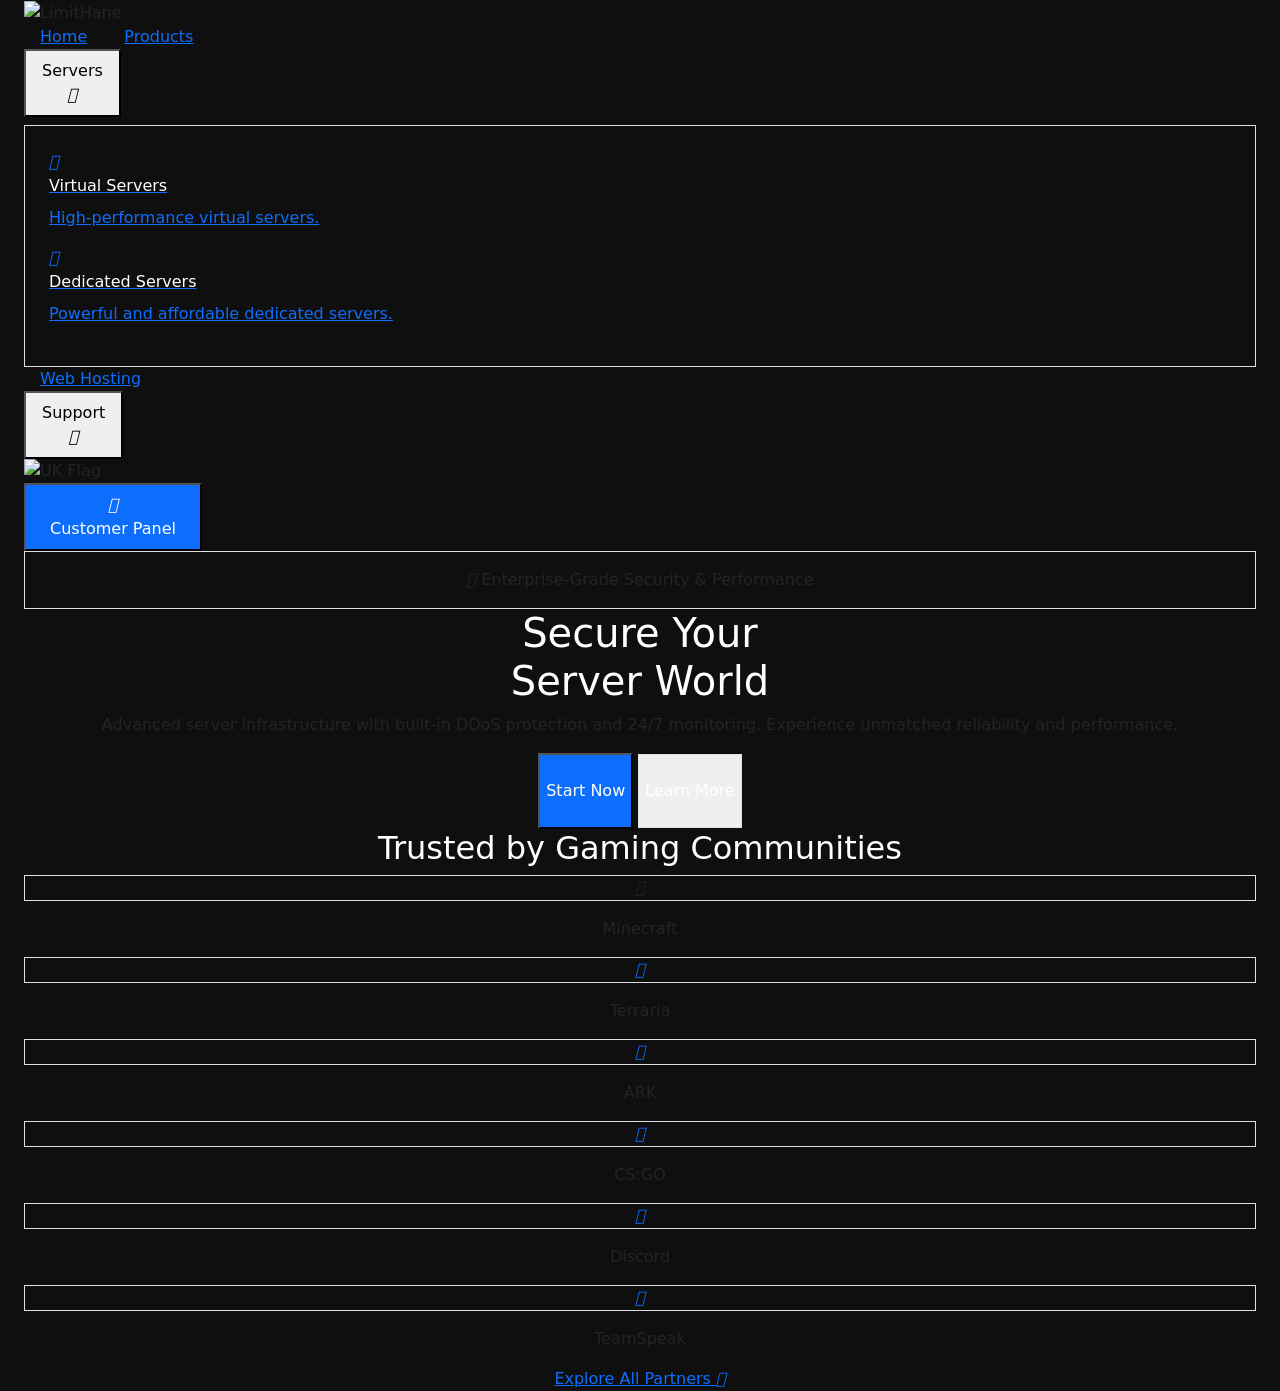
==== site/index.html @ a3e0da25 "Create landing page for Nodesty server hosting website Co-authored-by: bayraktarrhostluyor <bayrakta" ====
<!DOCTYPE html>
<html lang="en">
<head>
  <meta charset="UTF-8">
  <meta name="viewport" content="width=device-width, initial-scale=1.0">
  <title>Nodesty - Premium Server Hosting</title>
  <!-- Bootstrap CSS -->
  <link href="https://cdn.jsdelivr.net/npm/bootstrap@5.3.3/dist/css/bootstrap.min.css" rel="stylesheet">
  <!-- Tailwind CDN -->
  <script src="https://cdn.tailwindcss.com/3.4.16"></script>
  <script>
    tailwind.config = {
      theme: {
        extend: {
          colors: {
            primary: '#5865F2',
            secondary: '#2C2F33'
          },
          borderRadius: {
            'none': '0px',
            'sm': '4px',
            DEFAULT: '8px',
            'md': '12px',
            'lg': '16px',
            'xl': '20px',
            '2xl': '24px',
            '3xl': '32px',
            'full': '9999px',
            'button': '8px'
          }
        }
      }
    }
  </script>
  <!-- Fonts & Icons -->
  <link rel="preconnect" href="https://fonts.googleapis.com">
  <link rel="preconnect" href="https://fonts.gstatic.com" crossorigin>
  <link href="https://fonts.googleapis.com/css2?family=Pacifico&display=swap" rel="stylesheet">
  <link href="https://cdnjs.cloudflare.com/ajax/libs/remixicon/4.6.0/remixicon.min.css" rel="stylesheet">
  <!-- Site CSS -->
  <link href="./assets/style.css" rel="stylesheet">
</head>
<body class="text-gray-900">
  <nav class="bg-[#0F0F0F] border-b border-[#1A1A1A]">
    <div class="max-w-7xl mx-auto px-4 sm:px-6 lg:px-8">
      <div class="flex items-center justify-between h-20">
        <div class="flex items-center">
          <div class="h-12">
            <img src="https://static.readdy.ai/image/ca238e47758b8a2acc9614f5e9f6f398/dc0d2dc45ef9fb2ccbdca81b19d0447b.png" alt="LimitHane" class="h-full">
          </div>
        </div>
        <div class="hidden md:block">
          <div class="ml-10 flex items-baseline space-x-8">
            <a href="#" class="text-gray-300 hover:text-white transition-colors px-3 py-2 text-sm font-medium">Home</a>
            <a href="#" class="text-gray-300 hover:text-white transition-colors px-3 py-2 text-sm font-medium">Products</a>
            <div class="relative group">
              <button class="text-gray-300 hover:text-primary transition-colors px-3 py-2 text-sm font-medium flex items-center">
                Servers
                <div class="w-4 h-4 flex items-center justify-center ml-1">
                  <i class="ri-arrow-down-s-line text-sm"></i>
                </div>
              </button>
              <div class="absolute hidden group-hover:block w-64 mt-2 bg-gray-900/95 backdrop-blur-sm border border-gray-800 rounded-lg shadow-xl">
                <div class="p-4">
                  <a href="#" class="block mb-6">
                    <div class="flex items-center mb-2">
                      <div class="w-8 h-8 flex items-center justify-center mr-3">
                        <i class="ri-server-line text-xl text-primary"></i>
                      </div>
                      <span class="text-white font-medium">Virtual Servers</span>
                    </div>
                    <p class="text-sm text-gray-400 pl-11">High-performance virtual servers.</p>
                  </a>
                  <a href="#" class="block">
                    <div class="flex items-center mb-2">
                      <div class="w-8 h-8 flex items-center justify-center mr-3">
                        <i class="ri-database-2-line text-xl text-primary"></i>
                      </div>
                      <span class="text-white font-medium">Dedicated Servers</span>
                    </div>
                    <p class="text-sm text-gray-400 pl-11">Powerful and affordable dedicated servers.</p>
                  </a>
                </div>
              </div>
            </div>
            <a href="#" class="text-gray-300 hover:text-primary transition-colors px-3 py-2 text-sm font-medium">Web Hosting</a>
            <div class="relative group">
              <button class="text-gray-300 hover:text-primary transition-colors px-3 py-2 text-sm font-medium flex items-center">
                Support
                <div class="w-4 h-4 flex items-center justify-center ml-1">
                  <i class="ri-arrow-down-s-line text-sm"></i>
                </div>
              </button>
            </div>
          </div>
        </div>
        <div class="flex items-center space-x-4">
          <div class="w-8 h-8 flex items-center justify-center">
            <img src="https://readdy.ai/api/search-image?query=united%20kingdom%20flag%20icon%2C%20clean%20simple%20design%2C%20circular%20format%2C%20professional%20flag%20symbol&width=32&height=32&seq=flag001&orientation=squarish" alt="UK Flag" class="w-6 h-6 rounded-full object-cover">
          </div>
          <button class="bg-primary hover:bg-primary/90 text-white px-4 py-2 !rounded-button text-sm font-medium whitespace-nowrap flex items-center">
            <div class="w-4 h-4 flex items-center justify-center mr-2">
              <i class="ri-user-line text-sm"></i>
            </div>
            Customer Panel
          </button>
        </div>
      </div>
    </div>
  </nav>

  <main class="hero-bg">
    <div class="max-w-7xl mx-auto px-4 sm:px-6 lg:px-8 py-24">
      <div class="text-center mb-16">
        <div class="inline-flex items-center bg-[#1A1A1A]/50 px-6 py-3 rounded-full mb-12 border border-[#2A2A2A] hover:border-[#5865F2] transition-all duration-300">
          <i class="ri-shield-keyhole-line text-xl text-[#5865F2] mr-3"></i>
          <span class="text-sm font-medium text-gray-300">Enterprise-Grade Security & Performance</span>
        </div>
        <h1 class="text-6xl md:text-7xl lg:text-8xl font-bold text-white mb-8 leading-tight">
          Secure Your<br>
          Server World
        </h1>
        <p class="text-xl text-gray-300 mb-12 max-w-2xl mx-auto leading-relaxed">
          Advanced server infrastructure with built-in DDoS protection and 24/7 monitoring.
          Experience unmatched reliability and performance.
        </p>
        <div class="flex items-center justify-center gap-6">
          <button class="bg-primary hover:bg-primary/90 text-white px-8 py-4 !rounded-button text-lg font-semibold whitespace-nowrap transition-all duration-300 transform hover:scale-105 hover:shadow-lg hover:shadow-primary/20">
            Start Now
          </button>
          <button class="bg-[#1A1A1A] hover:bg-[#2A2A2A] text-white px-8 py-4 !rounded-button text-lg font-semibold whitespace-nowrap transition-all duration-300 transform hover:scale-105 border border-[#2A2A2A] hover:border-[#5865F2]">
            Learn More
          </button>
        </div>
      </div>

      <div class="text-center">
        <h2 class="text-2xl font-semibold text-white mb-12">Trusted by Gaming Communities</h2>
        <div class="grid grid-cols-3 md:grid-cols-6 gap-8 max-w-4xl mx-auto mb-12">
          <div class="group relative">
            <div class="absolute inset-0 bg-gradient-to-r from-[#1A1A1A] to-[#0F0F0F] rounded-lg blur opacity-75 group-hover:opacity-100 transition duration-300"></div>
            <div class="relative bg-[#1A1A1A]/50 backdrop-blur-sm rounded-lg p-6 flex items-center justify-center border border-[#2A2A2A] group-hover:border-[#5865F2] transition-all duration-300 transform group-hover:scale-105">
              <i class="ri-minecraft-line text-3xl text-[#5865F2]"></i>
            </div>
            <p class="mt-3 text-sm text-gray-300">Minecraft</p>
          </div>
          <div class="group relative">
            <div class="absolute inset-0 bg-gradient-to-r from-gray-800 to-gray-900 rounded-lg blur opacity-75 group-hover:opacity-100 transition duration-300"></div>
            <div class="relative bg-gray-900/50 backdrop-blur-sm rounded-lg p-6 flex items-center justify-center border border-gray-700 group-hover:border-gray-600 transition-all duration-300 transform group-hover:scale-105">
              <i class="ri-sword-line text-3xl text-primary"></i>
            </div>
            <p class="mt-3 text-sm text-gray-400/80">Terraria</p>
          </div>
          <div class="group relative">
            <div class="absolute inset-0 bg-gradient-to-r from-gray-800 to-gray-900 rounded-lg blur opacity-75 group-hover:opacity-100 transition duration-300"></div>
            <div class="relative bg-gray-900/50 backdrop-blur-sm rounded-lg p-6 flex items-center justify-center border border-gray-700 group-hover:border-gray-600 transition-all duration-300 transform group-hover:scale-105">
              <i class="ri-footprint-line text-3xl text-primary"></i>
            </div>
            <p class="mt-3 text-sm text-gray-400/80">ARK</p>
          </div>
          <div class="group relative">
            <div class="absolute inset-0 bg-gradient-to-r from-gray-800 to-gray-900 rounded-lg blur opacity-75 group-hover:opacity-100 transition duration-300"></div>
            <div class="relative bg-gray-900/50 backdrop-blur-sm rounded-lg p-6 flex items-center justify-center border border-gray-700 group-hover:border-gray-600 transition-all duration-300 transform group-hover:scale-105">
              <i class="ri-crosshair-line text-3xl text-primary"></i>
            </div>
            <p class="mt-3 text-sm text-gray-400/80">CS:GO</p>
          </div>
          <div class="group relative">
            <div class="absolute inset-0 bg-gradient-to-r from-gray-800 to-gray-900 rounded-lg blur opacity-75 group-hover:opacity-100 transition duration-300"></div>
            <div class="relative bg-gray-900/50 backdrop-blur-sm rounded-lg p-6 flex items-center justify-center border border-gray-700 group-hover:border-gray-600 transition-all duration-300 transform group-hover:scale-105">
              <i class="ri-discord-line text-3xl text-primary"></i>
            </div>
            <p class="mt-3 text-sm text-gray-400/80">Discord</p>
          </div>
          <div class="group relative">
            <div class="absolute inset-0 bg-gradient-to-r from-gray-800 to-gray-900 rounded-lg blur opacity-75 group-hover:opacity-100 transition duration-300"></div>
            <div class="relative bg-gray-900/50 backdrop-blur-sm rounded-lg p-6 flex items-center justify-center border border-gray-700 group-hover:border-gray-600 transition-all duration-300 transform group-hover:scale-105">
              <i class="ri-team-line text-3xl text-primary"></i>
            </div>
            <p class="mt-3 text-sm text-gray-400/80">TeamSpeak</p>
          </div>
        </div>
        <a href="#" class="inline-flex items-center text-primary hover:text-primary/80 transition-colors text-sm font-medium">
          Explore All Partners
          <i class="ri-arrow-right-line ml-2"></i>
        </a>
      </div>
    </div>
  </main>

  <!-- Bootstrap JS (Bundle) -->
  <script src="https://cdn.jsdelivr.net/npm/bootstrap@5.3.3/dist/js/bootstrap.bundle.min.js"></script>
  <!-- Site JS -->
  <script src="./assets/app.js"></script>
</body>
</html>
---- site/assets/style.css ----
:where([class^="ri-"])::before {
  content: "\f3c2";
}

body {
  background: #0F0F0F;
  min-height: 100vh;
}

.hero-bg {
  background: linear-gradient(180deg, #0F0F0F 0%, rgba(15, 15, 15, 0.9) 100%),
    url('https://readdy.ai/api/search-image?query=modern%20dark%20abstract%20technology%20background%20with%20subtle%20grid%20patterns%20and%20glowing%20particles%2C%20minimalist%20design%20with%20dark%20theme%2C%20professional%20gaming%20aesthetic&width=1920&height=1080&seq=hero005&orientation=landscape');
  background-size: cover;
  background-position: center;
}
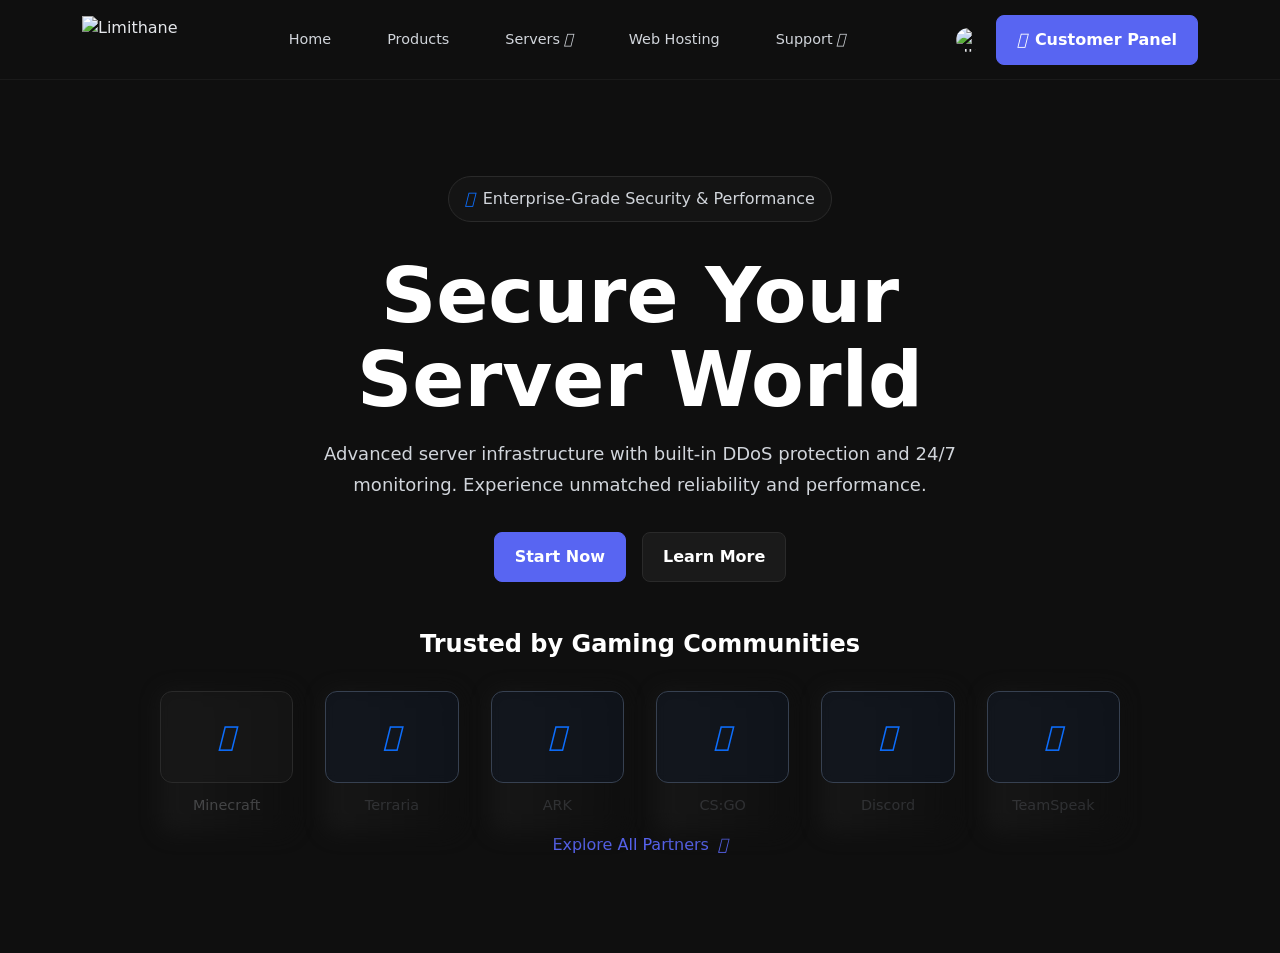
==== commit 26104545: "Checkpoint before follow-up message Co-authored-by: bayraktarrhostluyor <bayraktarrhostluyor@gmail.c" ====
--- a/site/index.html
+++ b/site/index.html
@@ -1,37 +1,11 @@
 <!DOCTYPE html>
-<html lang="en">
+<html lang="tr">
 <head>
   <meta charset="UTF-8">
   <meta name="viewport" content="width=device-width, initial-scale=1.0">
-  <title>Nodesty - Premium Server Hosting</title>
+  <title>Limithane - Premium Server Hosting</title>
   <!-- Bootstrap CSS -->
   <link href="https://cdn.jsdelivr.net/npm/bootstrap@5.3.3/dist/css/bootstrap.min.css" rel="stylesheet">
-  <!-- Tailwind CDN -->
-  <script src="https://cdn.tailwindcss.com/3.4.16"></script>
-  <script>
-    tailwind.config = {
-      theme: {
-        extend: {
-          colors: {
-            primary: '#5865F2',
-            secondary: '#2C2F33'
-          },
-          borderRadius: {
-            'none': '0px',
-            'sm': '4px',
-            DEFAULT: '8px',
-            'md': '12px',
-            'lg': '16px',
-            'xl': '20px',
-            '2xl': '24px',
-            '3xl': '32px',
-            'full': '9999px',
-            'button': '8px'
-          }
-        }
-      }
-    }
-  </script>
   <!-- Fonts & Icons -->
   <link rel="preconnect" href="https://fonts.googleapis.com">
   <link rel="preconnect" href="https://fonts.gstatic.com" crossorigin>
@@ -40,150 +14,122 @@
   <!-- Site CSS -->
   <link href="./assets/style.css" rel="stylesheet">
 </head>
-<body class="text-gray-900">
-  <nav class="bg-[#0F0F0F] border-b border-[#1A1A1A]">
-    <div class="max-w-7xl mx-auto px-4 sm:px-6 lg:px-8">
-      <div class="flex items-center justify-between h-20">
-        <div class="flex items-center">
-          <div class="h-12">
-            <img src="https://static.readdy.ai/image/ca238e47758b8a2acc9614f5e9f6f398/dc0d2dc45ef9fb2ccbdca81b19d0447b.png" alt="LimitHane" class="h-full">
+<body>
+  <!-- Navbar -->
+  <nav class="lh-navbar">
+    <div class="container d-flex align-items-center justify-content-between">
+      <div class="d-flex align-items-center gap-3">
+        <img class="lh-logo" src="https://static.readdy.ai/image/ca238e47758b8a2acc9614f5e9f6f398/dc0d2dc45ef9fb2ccbdca81b19d0447b.png" alt="Limithane">
+      </div>
+      <div class="d-none d-md-flex align-items-center gap-3 lh-nav">
+        <a href="#" class="lh-nav-link">Home</a>
+        <a href="#" class="lh-nav-link">Products</a>
+        <div class="lh-group position-relative">
+          <button class="lh-nav-link lh-nav-btn d-inline-flex align-items-center">
+            <span>Servers</span>
+            <i class="ri-arrow-down-s-line lh-nav-icon ms-1"></i>
+          </button>
+          <div class="lh-dropdown">
+            <a href="#" class="lh-dd-item d-block">
+              <div class="d-flex align-items-center mb-1">
+                <i class="ri-server-line me-2 lh-dd-icon"></i>
+                <span class="lh-dd-title">Virtual Servers</span>
+              </div>
+              <p class="lh-dd-desc">High-performance virtual servers.</p>
+            </a>
+            <a href="#" class="lh-dd-item d-block">
+              <div class="d-flex align-items-center mb-1">
+                <i class="ri-database-2-line me-2 lh-dd-icon"></i>
+                <span class="lh-dd-title">Dedicated Servers</span>
+              </div>
+              <p class="lh-dd-desc">Powerful and affordable dedicated servers.</p>
+            </a>
           </div>
         </div>
-        <div class="hidden md:block">
-          <div class="ml-10 flex items-baseline space-x-8">
-            <a href="#" class="text-gray-300 hover:text-white transition-colors px-3 py-2 text-sm font-medium">Home</a>
-            <a href="#" class="text-gray-300 hover:text-white transition-colors px-3 py-2 text-sm font-medium">Products</a>
-            <div class="relative group">
-              <button class="text-gray-300 hover:text-primary transition-colors px-3 py-2 text-sm font-medium flex items-center">
-                Servers
-                <div class="w-4 h-4 flex items-center justify-center ml-1">
-                  <i class="ri-arrow-down-s-line text-sm"></i>
-                </div>
-              </button>
-              <div class="absolute hidden group-hover:block w-64 mt-2 bg-gray-900/95 backdrop-blur-sm border border-gray-800 rounded-lg shadow-xl">
-                <div class="p-4">
-                  <a href="#" class="block mb-6">
-                    <div class="flex items-center mb-2">
-                      <div class="w-8 h-8 flex items-center justify-center mr-3">
-                        <i class="ri-server-line text-xl text-primary"></i>
-                      </div>
-                      <span class="text-white font-medium">Virtual Servers</span>
-                    </div>
-                    <p class="text-sm text-gray-400 pl-11">High-performance virtual servers.</p>
-                  </a>
-                  <a href="#" class="block">
-                    <div class="flex items-center mb-2">
-                      <div class="w-8 h-8 flex items-center justify-center mr-3">
-                        <i class="ri-database-2-line text-xl text-primary"></i>
-                      </div>
-                      <span class="text-white font-medium">Dedicated Servers</span>
-                    </div>
-                    <p class="text-sm text-gray-400 pl-11">Powerful and affordable dedicated servers.</p>
-                  </a>
-                </div>
-              </div>
-            </div>
-            <a href="#" class="text-gray-300 hover:text-primary transition-colors px-3 py-2 text-sm font-medium">Web Hosting</a>
-            <div class="relative group">
-              <button class="text-gray-300 hover:text-primary transition-colors px-3 py-2 text-sm font-medium flex items-center">
-                Support
-                <div class="w-4 h-4 flex items-center justify-center ml-1">
-                  <i class="ri-arrow-down-s-line text-sm"></i>
-                </div>
-              </button>
-            </div>
-          </div>
-        </div>
-        <div class="flex items-center space-x-4">
-          <div class="w-8 h-8 flex items-center justify-center">
-            <img src="https://readdy.ai/api/search-image?query=united%20kingdom%20flag%20icon%2C%20clean%20simple%20design%2C%20circular%20format%2C%20professional%20flag%20symbol&width=32&height=32&seq=flag001&orientation=squarish" alt="UK Flag" class="w-6 h-6 rounded-full object-cover">
-          </div>
-          <button class="bg-primary hover:bg-primary/90 text-white px-4 py-2 !rounded-button text-sm font-medium whitespace-nowrap flex items-center">
-            <div class="w-4 h-4 flex items-center justify-center mr-2">
-              <i class="ri-user-line text-sm"></i>
-            </div>
-            Customer Panel
+        <a href="#" class="lh-nav-link">Web Hosting</a>
+        <div class="lh-group position-relative">
+          <button class="lh-nav-link lh-nav-btn d-inline-flex align-items-center">
+            <span>Support</span>
+            <i class="ri-arrow-down-s-line lh-nav-icon ms-1"></i>
           </button>
         </div>
+      </div>
+      <div class="d-flex align-items-center gap-3">
+        <img class="lh-flag" src="https://readdy.ai/api/search-image?query=united%20kingdom%20flag%20icon%2C%20clean%20simple%20design%2C%20circular%20format%2C%20professional%20flag%20symbol&width=32&height=32&seq=flag001&orientation=squarish" alt="UK Flag">
+        <button class="lh-btn lh-btn-primary d-inline-flex align-items-center">
+          <i class="ri-user-line me-2"></i>
+          <span>Customer Panel</span>
+        </button>
       </div>
     </div>
   </nav>
 
-  <main class="hero-bg">
-    <div class="max-w-7xl mx-auto px-4 sm:px-6 lg:px-8 py-24">
-      <div class="text-center mb-16">
-        <div class="inline-flex items-center bg-[#1A1A1A]/50 px-6 py-3 rounded-full mb-12 border border-[#2A2A2A] hover:border-[#5865F2] transition-all duration-300">
-          <i class="ri-shield-keyhole-line text-xl text-[#5865F2] mr-3"></i>
-          <span class="text-sm font-medium text-gray-300">Enterprise-Grade Security & Performance</span>
+  <!-- Hero -->
+  <main class="lh-hero">
+    <div class="container py-5 py-lg-6">
+      <div class="text-center mb-5">
+        <div class="lh-badge mx-auto mb-4 d-inline-flex align-items-center">
+          <i class="ri-shield-keyhole-line me-2 text-primary"></i>
+          <span>Enterprise-Grade Security & Performance</span>
         </div>
-        <h1 class="text-6xl md:text-7xl lg:text-8xl font-bold text-white mb-8 leading-tight">
-          Secure Your<br>
-          Server World
-        </h1>
-        <p class="text-xl text-gray-300 mb-12 max-w-2xl mx-auto leading-relaxed">
+        <h1 class="lh-hero-title">Secure Your<br>Server World</h1>
+        <p class="lh-hero-subtitle mx-auto">
           Advanced server infrastructure with built-in DDoS protection and 24/7 monitoring.
           Experience unmatched reliability and performance.
         </p>
-        <div class="flex items-center justify-center gap-6">
-          <button class="bg-primary hover:bg-primary/90 text-white px-8 py-4 !rounded-button text-lg font-semibold whitespace-nowrap transition-all duration-300 transform hover:scale-105 hover:shadow-lg hover:shadow-primary/20">
-            Start Now
-          </button>
-          <button class="bg-[#1A1A1A] hover:bg-[#2A2A2A] text-white px-8 py-4 !rounded-button text-lg font-semibold whitespace-nowrap transition-all duration-300 transform hover:scale-105 border border-[#2A2A2A] hover:border-[#5865F2]">
-            Learn More
-          </button>
+        <div class="d-flex align-items-center justify-content-center gap-3">
+          <button class="lh-btn lh-btn-primary lh-cta">Start Now</button>
+          <button class="lh-btn lh-btn-outline">Learn More</button>
         </div>
       </div>
 
       <div class="text-center">
-        <h2 class="text-2xl font-semibold text-white mb-12">Trusted by Gaming Communities</h2>
-        <div class="grid grid-cols-3 md:grid-cols-6 gap-8 max-w-4xl mx-auto mb-12">
-          <div class="group relative">
-            <div class="absolute inset-0 bg-gradient-to-r from-[#1A1A1A] to-[#0F0F0F] rounded-lg blur opacity-75 group-hover:opacity-100 transition duration-300"></div>
-            <div class="relative bg-[#1A1A1A]/50 backdrop-blur-sm rounded-lg p-6 flex items-center justify-center border border-[#2A2A2A] group-hover:border-[#5865F2] transition-all duration-300 transform group-hover:scale-105">
-              <i class="ri-minecraft-line text-3xl text-[#5865F2]"></i>
+        <h2 class="lh-section-title">Trusted by Gaming Communities</h2>
+        <div class="lh-grid mx-auto">
+          <div class="lh-tile">
+            <div class="lh-tile-glow"></div>
+            <div class="lh-tile-inner">
+              <i class="ri-minecraft-line lh-tile-icon text-primary"></i>
             </div>
-            <p class="mt-3 text-sm text-gray-300">Minecraft</p>
+            <p class="lh-tile-label">Minecraft</p>
           </div>
-          <div class="group relative">
-            <div class="absolute inset-0 bg-gradient-to-r from-gray-800 to-gray-900 rounded-lg blur opacity-75 group-hover:opacity-100 transition duration-300"></div>
-            <div class="relative bg-gray-900/50 backdrop-blur-sm rounded-lg p-6 flex items-center justify-center border border-gray-700 group-hover:border-gray-600 transition-all duration-300 transform group-hover:scale-105">
-              <i class="ri-sword-line text-3xl text-primary"></i>
+          <div class="lh-tile">
+            <div class="lh-tile-glow"></div>
+            <div class="lh-tile-inner alt">
+              <i class="ri-sword-line lh-tile-icon text-primary"></i>
             </div>
-            <p class="mt-3 text-sm text-gray-400/80">Terraria</p>
+            <p class="lh-tile-label alt">Terraria</p>
           </div>
-          <div class="group relative">
-            <div class="absolute inset-0 bg-gradient-to-r from-gray-800 to-gray-900 rounded-lg blur opacity-75 group-hover:opacity-100 transition duration-300"></div>
-            <div class="relative bg-gray-900/50 backdrop-blur-sm rounded-lg p-6 flex items-center justify-center border border-gray-700 group-hover:border-gray-600 transition-all duration-300 transform group-hover:scale-105">
-              <i class="ri-footprint-line text-3xl text-primary"></i>
+          <div class="lh-tile">
+            <div class="lh-tile-glow"></div>
+            <div class="lh-tile-inner alt">
+              <i class="ri-footprint-line lh-tile-icon text-primary"></i>
             </div>
-            <p class="mt-3 text-sm text-gray-400/80">ARK</p>
+            <p class="lh-tile-label alt">ARK</p>
           </div>
-          <div class="group relative">
-            <div class="absolute inset-0 bg-gradient-to-r from-gray-800 to-gray-900 rounded-lg blur opacity-75 group-hover:opacity-100 transition duration-300"></div>
-            <div class="relative bg-gray-900/50 backdrop-blur-sm rounded-lg p-6 flex items-center justify-center border border-gray-700 group-hover:border-gray-600 transition-all duration-300 transform group-hover:scale-105">
-              <i class="ri-crosshair-line text-3xl text-primary"></i>
+          <div class="lh-tile">
+            <div class="lh-tile-glow"></div>
+            <div class="lh-tile-inner alt">
+              <i class="ri-crosshair-line lh-tile-icon text-primary"></i>
             </div>
-            <p class="mt-3 text-sm text-gray-400/80">CS:GO</p>
+            <p class="lh-tile-label alt">CS:GO</p>
           </div>
-          <div class="group relative">
-            <div class="absolute inset-0 bg-gradient-to-r from-gray-800 to-gray-900 rounded-lg blur opacity-75 group-hover:opacity-100 transition duration-300"></div>
-            <div class="relative bg-gray-900/50 backdrop-blur-sm rounded-lg p-6 flex items-center justify-center border border-gray-700 group-hover:border-gray-600 transition-all duration-300 transform group-hover:scale-105">
-              <i class="ri-discord-line text-3xl text-primary"></i>
+          <div class="lh-tile">
+            <div class="lh-tile-glow"></div>
+            <div class="lh-tile-inner alt">
+              <i class="ri-discord-line lh-tile-icon text-primary"></i>
             </div>
-            <p class="mt-3 text-sm text-gray-400/80">Discord</p>
+            <p class="lh-tile-label alt">Discord</p>
           </div>
-          <div class="group relative">
-            <div class="absolute inset-0 bg-gradient-to-r from-gray-800 to-gray-900 rounded-lg blur opacity-75 group-hover:opacity-100 transition duration-300"></div>
-            <div class="relative bg-gray-900/50 backdrop-blur-sm rounded-lg p-6 flex items-center justify-center border border-gray-700 group-hover:border-gray-600 transition-all duration-300 transform group-hover:scale-105">
-              <i class="ri-team-line text-3xl text-primary"></i>
+          <div class="lh-tile">
+            <div class="lh-tile-glow"></div>
+            <div class="lh-tile-inner alt">
+              <i class="ri-team-line lh-tile-icon text-primary"></i>
             </div>
-            <p class="mt-3 text-sm text-gray-400/80">TeamSpeak</p>
+            <p class="lh-tile-label alt">TeamSpeak</p>
           </div>
         </div>
-        <a href="#" class="inline-flex items-center text-primary hover:text-primary/80 transition-colors text-sm font-medium">
-          Explore All Partners
-          <i class="ri-arrow-right-line ml-2"></i>
-        </a>
+        <a href="#" class="lh-link">Explore All Partners <i class="ri-arrow-right-line ms-1"></i></a>
       </div>
     </div>
   </main>
--- a/site/assets/style.css
+++ b/site/assets/style.css
@@ -1,15 +1,155 @@
-:where([class^="ri-"])::before {
-  content: "\f3c2";
+:root {
+  --bg: #0F0F0F;
+  --bg-soft: #1A1A1A;
+  --border: #2A2A2A;
+  --border-soft: #2A2A2A;
+  --text: #E5E7EB;
+  --text-dim: #9CA3AF;
+  --primary: #5865F2;
+  --radius: 8px;
+}
+
+html, body {
+  height: 100%;
 }
 
 body {
-  background: #0F0F0F;
-  min-height: 100vh;
+  margin: 0;
+  background: var(--bg);
+  color: var(--text);
+  font-family: system-ui, -apple-system, Segoe UI, Roboto, Ubuntu, Cantarell, Noto Sans, Helvetica Neue, Arial, "Apple Color Emoji", "Segoe UI Emoji";
 }
 
-.hero-bg {
-  background: linear-gradient(180deg, #0F0F0F 0%, rgba(15, 15, 15, 0.9) 100%),
+/* Icons baseline fix (from original) */
+:where([class^="ri-"])::before { content: "\f3c2"; }
+
+/* Navbar */
+.lh-navbar {
+  background: var(--bg);
+  border-bottom: 1px solid #1A1A1A;
+  height: 80px;
+  display: flex;
+  align-items: center;
+}
+.lh-logo { height: 48px; }
+.lh-nav { gap: 2rem !important; }
+.lh-nav-link {
+  color: #D1D5DB;
+  text-decoration: none;
+  font-size: 0.9rem;
+  padding: 0.5rem 0.75rem;
+}
+.lh-nav-link:hover { color: #FFFFFF; }
+
+.lh-group { position: relative; }
+.lh-nav-btn { background: transparent; border: 0; cursor: pointer; color: #D1D5DB; }
+.lh-nav-btn:hover { color: #FFFFFF; }
+.lh-nav-icon { font-size: 0.9rem; }
+
+.lh-dropdown {
+  position: absolute;
+  top: calc(100% + 8px);
+  left: 0;
+  width: 256px;
+  display: none;
+  background: rgba(17, 24, 39, 0.95);
+  -webkit-backdrop-filter: blur(6px);
+  backdrop-filter: blur(6px);
+  border: 1px solid #374151;
+  border-radius: 12px;
+  box-shadow: 0 10px 30px rgba(0,0,0,0.4);
+  padding: 16px;
+}
+.lh-group:hover .lh-dropdown { display: block; }
+.lh-dd-item { color: var(--text); text-decoration: none; padding: 6px 2px; border-radius: 8px; }
+.lh-dd-item:hover { background: rgba(255,255,255,0.02); }
+.lh-dd-icon { color: var(--primary); font-size: 1.25rem; }
+.lh-dd-title { font-weight: 500; }
+.lh-dd-desc { color: #9CA3AF; font-size: 0.875rem; margin: 0 0 0 28px; }
+
+.lh-flag {
+  width: 24px; height: 24px; border-radius: 9999px; object-fit: cover;
+}
+
+/* Buttons */
+.lh-btn {
+  border-radius: var(--radius);
+  font-weight: 600;
+  font-size: 1rem;
+  padding: 0.75rem 1.25rem;
+  transition: transform .2s ease, box-shadow .2s ease, background-color .2s ease, border-color .2s ease;
+}
+.lh-btn-primary { background: var(--primary); color: white; border: 1px solid var(--primary); }
+.lh-btn-primary:hover { filter: brightness(0.95); box-shadow: 0 8px 24px rgba(88,101,242,0.2); }
+.lh-btn-outline { background: var(--bg-soft); color: #fff; border: 1px solid var(--border); }
+.lh-btn-outline:hover { background: #2A2A2A; border-color: var(--primary); }
+
+/* Hero */
+.lh-hero {
+  background:
+    linear-gradient(180deg, rgba(15,15,15,1) 0%, rgba(15,15,15,0.9) 100%),
     url('https://readdy.ai/api/search-image?query=modern%20dark%20abstract%20technology%20background%20with%20subtle%20grid%20patterns%20and%20glowing%20particles%2C%20minimalist%20design%20with%20dark%20theme%2C%20professional%20gaming%20aesthetic&width=1920&height=1080&seq=hero005&orientation=landscape');
+  background-position: center;
   background-size: cover;
-  background-position: center;
-}+}
+.lh-badge {
+  background: rgba(26,26,26,0.5);
+  border: 1px solid var(--border);
+  border-radius: 9999px;
+  padding: 10px 16px;
+  color: #D1D5DB;
+}
+.lh-hero-title {
+  margin: 0.5rem 0 1rem;
+  font-weight: 800;
+  color: #fff;
+  line-height: 1.1;
+  font-size: clamp(2.5rem, 6vw, 5rem);
+}
+.lh-hero-subtitle {
+  max-width: 680px;
+  color: #D1D5DB;
+  font-size: 1.125rem;
+  line-height: 1.7;
+  margin: 0 auto 2rem;
+}
+
+/* Grid tiles */
+.lh-section-title { font-size: 1.5rem; font-weight: 600; color: #fff; margin-bottom: 2rem; }
+.lh-grid {
+  --gap: 2rem;
+  display: grid;
+  grid-template-columns: repeat(3, 1fr);
+  gap: var(--gap);
+  max-width: 960px;
+}
+@media (min-width: 768px) {
+  .lh-grid { grid-template-columns: repeat(6, 1fr); }
+}
+.lh-tile { position: relative; }
+.lh-tile-glow {
+  position: absolute; inset: 0; border-radius: 12px; filter: blur(10px);
+  background: linear-gradient(90deg, #1A1A1A, #0F0F0F);
+  opacity: 0.75; transition: opacity .25s ease;
+}
+.lh-tile-inner {
+  position: relative; z-index: 1; border-radius: 12px; padding: 24px;
+  display: flex; align-items: center; justify-content: center;
+  border: 1px solid var(--border);
+  background: rgba(26,26,26,0.5);
+  -webkit-backdrop-filter: blur(4px);
+  backdrop-filter: blur(4px);
+  transition: transform .2s ease, border-color .2s ease;
+}
+.lh-tile-inner.alt { background: rgba(17,24,39,0.5); border-color: #374151; }
+.lh-tile:hover .lh-tile-inner { transform: scale(1.05); border-color: var(--primary); }
+.lh-tile-icon { font-size: 1.75rem; color: var(--primary); }
+.lh-tile-label { margin-top: 0.75rem; font-size: 0.9rem; color: #D1D5DB; }
+.lh-tile-label.alt { color: rgba(156,163,175,0.8); }
+
+/* Links */
+.lh-link { color: var(--primary); text-decoration: none; font-weight: 500; }
+.lh-link:hover { color: #7a85ff; }
+
+/* Utilities */
+.py-lg-6 { padding-top: 6rem !important; padding-bottom: 6rem !important; }
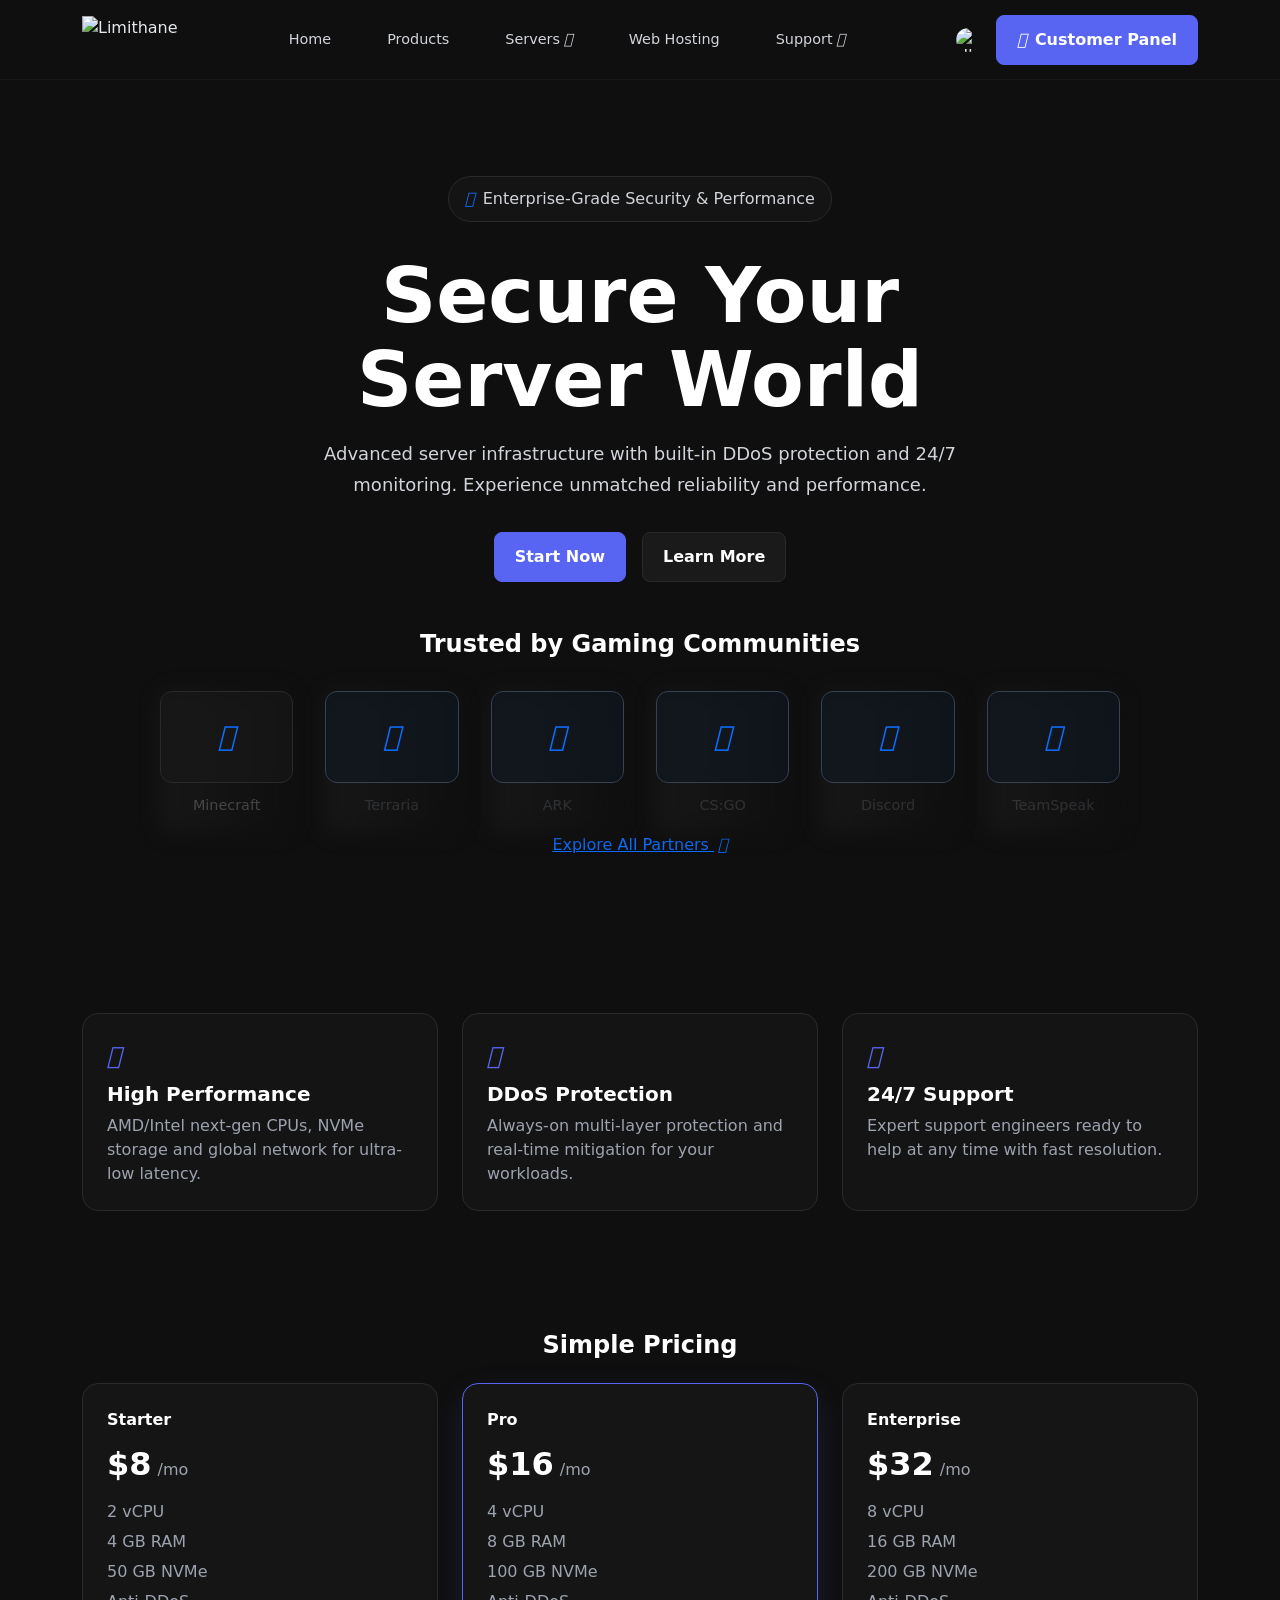
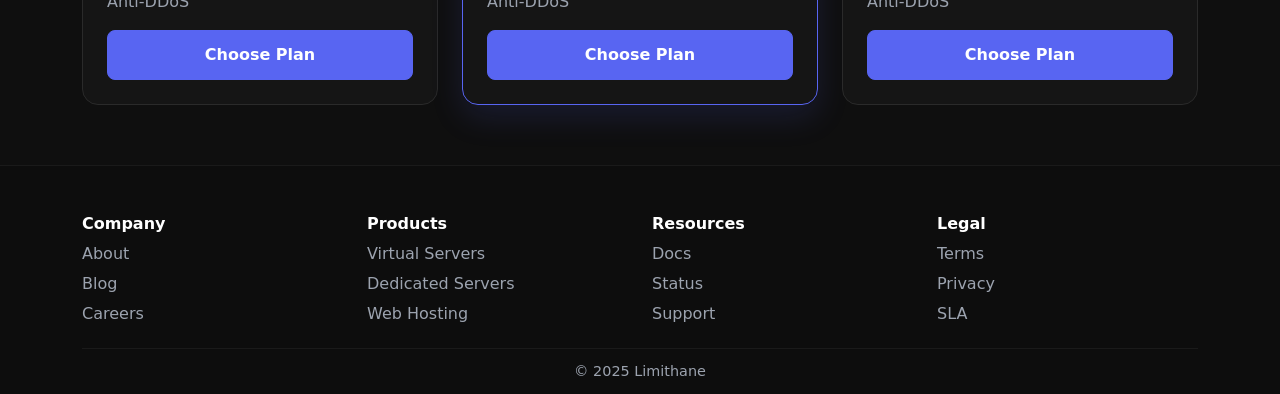
==== commit 6d2d1f06: "Checkpoint before follow-up message Co-authored-by: bayraktarrhostluyor <bayraktarrhostluyor@gmail.c" ====
--- a/site/index.html
+++ b/site/index.html
@@ -4,18 +4,14 @@
   <meta charset="UTF-8">
   <meta name="viewport" content="width=device-width, initial-scale=1.0">
   <title>Limithane - Premium Server Hosting</title>
-  <!-- Bootstrap CSS -->
   <link href="https://cdn.jsdelivr.net/npm/bootstrap@5.3.3/dist/css/bootstrap.min.css" rel="stylesheet">
-  <!-- Fonts & Icons -->
   <link rel="preconnect" href="https://fonts.googleapis.com">
   <link rel="preconnect" href="https://fonts.gstatic.com" crossorigin>
   <link href="https://fonts.googleapis.com/css2?family=Pacifico&display=swap" rel="stylesheet">
   <link href="https://cdnjs.cloudflare.com/ajax/libs/remixicon/4.6.0/remixicon.min.css" rel="stylesheet">
-  <!-- Site CSS -->
   <link href="./assets/style.css" rel="stylesheet">
 </head>
 <body>
-  <!-- Navbar -->
   <nav class="lh-navbar">
     <div class="container d-flex align-items-center justify-content-between">
       <div class="d-flex align-items-center gap-3">
@@ -64,7 +60,6 @@
     </div>
   </nav>
 
-  <!-- Hero -->
   <main class="lh-hero">
     <div class="container py-5 py-lg-6">
       <div class="text-center mb-5">
@@ -73,16 +68,12 @@
           <span>Enterprise-Grade Security & Performance</span>
         </div>
         <h1 class="lh-hero-title">Secure Your<br>Server World</h1>
-        <p class="lh-hero-subtitle mx-auto">
-          Advanced server infrastructure with built-in DDoS protection and 24/7 monitoring.
-          Experience unmatched reliability and performance.
-        </p>
+        <p class="lh-hero-subtitle mx-auto">Advanced server infrastructure with built-in DDoS protection and 24/7 monitoring. Experience unmatched reliability and performance.</p>
         <div class="d-flex align-items-center justify-content-center gap-3">
           <button class="lh-btn lh-btn-primary lh-cta">Start Now</button>
           <button class="lh-btn lh-btn-outline">Learn More</button>
         </div>
       </div>
-
       <div class="text-center">
         <h2 class="lh-section-title">Trusted by Gaming Communities</h2>
         <div class="lh-grid mx-auto">
@@ -134,9 +125,114 @@
     </div>
   </main>
 
-  <!-- Bootstrap JS (Bundle) -->
+  <section class="lh-section">
+    <div class="container">
+      <div class="row g-4">
+        <div class="col-md-4">
+          <div class="lh-card h-100">
+            <div class="lh-card-icon"><i class="ri-cpu-line"></i></div>
+            <h3 class="lh-card-title">High Performance</h3>
+            <p class="lh-card-desc">AMD/Intel next-gen CPUs, NVMe storage and global network for ultra-low latency.</p>
+          </div>
+        </div>
+        <div class="col-md-4">
+          <div class="lh-card h-100">
+            <div class="lh-card-icon"><i class="ri-shield-check-line"></i></div>
+            <h3 class="lh-card-title">DDoS Protection</h3>
+            <p class="lh-card-desc">Always-on multi-layer protection and real-time mitigation for your workloads.</p>
+          </div>
+        </div>
+        <div class="col-md-4">
+          <div class="lh-card h-100">
+            <div class="lh-card-icon"><i class="ri-customer-service-2-line"></i></div>
+            <h3 class="lh-card-title">24/7 Support</h3>
+            <p class="lh-card-desc">Expert support engineers ready to help at any time with fast resolution.</p>
+          </div>
+        </div>
+      </div>
+    </div>
+  </section>
+
+  <section class="lh-pricing">
+    <div class="container">
+      <h2 class="lh-section-title text-center mb-4">Simple Pricing</h2>
+      <div class="row g-4 justify-content-center">
+        <div class="col-md-4">
+          <div class="lh-plan h-100">
+            <div class="lh-plan-header">Starter</div>
+            <div class="lh-price"><span class="lh-price-value">$8</span><span class="lh-price-period">/mo</span></div>
+            <ul class="lh-features">
+              <li>2 vCPU</li>
+              <li>4 GB RAM</li>
+              <li>50 GB NVMe</li>
+              <li>Anti-DDoS</li>
+            </ul>
+            <button class="lh-btn lh-btn-primary w-100">Choose Plan</button>
+          </div>
+        </div>
+        <div class="col-md-4">
+          <div class="lh-plan h-100 featured">
+            <div class="lh-plan-header">Pro</div>
+            <div class="lh-price"><span class="lh-price-value">$16</span><span class="lh-price-period">/mo</span></div>
+            <ul class="lh-features">
+              <li>4 vCPU</li>
+              <li>8 GB RAM</li>
+              <li>100 GB NVMe</li>
+              <li>Anti-DDoS</li>
+            </ul>
+            <button class="lh-btn lh-btn-primary w-100">Choose Plan</button>
+          </div>
+        </div>
+        <div class="col-md-4">
+          <div class="lh-plan h-100">
+            <div class="lh-plan-header">Enterprise</div>
+            <div class="lh-price"><span class="lh-price-value">$32</span><span class="lh-price-period">/mo</span></div>
+            <ul class="lh-features">
+              <li>8 vCPU</li>
+              <li>16 GB RAM</li>
+              <li>200 GB NVMe</li>
+              <li>Anti-DDoS</li>
+            </ul>
+            <button class="lh-btn lh-btn-primary w-100">Choose Plan</button>
+          </div>
+        </div>
+      </div>
+    </div>
+  </section>
+
+  <footer class="lh-footer">
+    <div class="container">
+      <div class="row g-4">
+        <div class="col-6 col-md-3">
+          <h5 class="lh-footer-title">Company</h5>
+          <a href="#" class="lh-footer-link">About</a>
+          <a href="#" class="lh-footer-link">Blog</a>
+          <a href="#" class="lh-footer-link">Careers</a>
+        </div>
+        <div class="col-6 col-md-3">
+          <h5 class="lh-footer-title">Products</h5>
+          <a href="#" class="lh-footer-link">Virtual Servers</a>
+          <a href="#" class="lh-footer-link">Dedicated Servers</a>
+          <a href="#" class="lh-footer-link">Web Hosting</a>
+        </div>
+        <div class="col-6 col-md-3">
+          <h5 class="lh-footer-title">Resources</h5>
+          <a href="#" class="lh-footer-link">Docs</a>
+          <a href="#" class="lh-footer-link">Status</a>
+          <a href="#" class="lh-footer-link">Support</a>
+        </div>
+        <div class="col-6 col-md-3">
+          <h5 class="lh-footer-title">Legal</h5>
+          <a href="#" class="lh-footer-link">Terms</a>
+          <a href="#" class="lh-footer-link">Privacy</a>
+          <a href="#" class="lh-footer-link">SLA</a>
+        </div>
+      </div>
+      <div class="lh-footer-bottom">© 2025 Limithane</div>
+    </div>
+  </footer>
+
   <script src="https://cdn.jsdelivr.net/npm/bootstrap@5.3.3/dist/js/bootstrap.bundle.min.js"></script>
-  <!-- Site JS -->
   <script src="./assets/app.js"></script>
 </body>
 </html>
--- a/site/assets/style.css
+++ b/site/assets/style.css
@@ -9,9 +9,7 @@
   --radius: 8px;
 }
 
-html, body {
-  height: 100%;
-}
+html, body { height: 100%; }
 
 body {
   margin: 0;
@@ -20,136 +18,71 @@
   font-family: system-ui, -apple-system, Segoe UI, Roboto, Ubuntu, Cantarell, Noto Sans, Helvetica Neue, Arial, "Apple Color Emoji", "Segoe UI Emoji";
 }
 
-/* Icons baseline fix (from original) */
 :where([class^="ri-"])::before { content: "\f3c2"; }
 
-/* Navbar */
-.lh-navbar {
-  background: var(--bg);
-  border-bottom: 1px solid #1A1A1A;
-  height: 80px;
-  display: flex;
-  align-items: center;
-}
+.lh-navbar { background: var(--bg); border-bottom: 1px solid #1A1A1A; height: 80px; display: flex; align-items: center; }
 .lh-logo { height: 48px; }
 .lh-nav { gap: 2rem !important; }
-.lh-nav-link {
-  color: #D1D5DB;
-  text-decoration: none;
-  font-size: 0.9rem;
-  padding: 0.5rem 0.75rem;
-}
+.lh-nav-link { color: #D1D5DB; text-decoration: none; font-size: 0.9rem; padding: 0.5rem 0.75rem; }
 .lh-nav-link:hover { color: #FFFFFF; }
-
 .lh-group { position: relative; }
 .lh-nav-btn { background: transparent; border: 0; cursor: pointer; color: #D1D5DB; }
 .lh-nav-btn:hover { color: #FFFFFF; }
 .lh-nav-icon { font-size: 0.9rem; }
-
-.lh-dropdown {
-  position: absolute;
-  top: calc(100% + 8px);
-  left: 0;
-  width: 256px;
-  display: none;
-  background: rgba(17, 24, 39, 0.95);
-  -webkit-backdrop-filter: blur(6px);
-  backdrop-filter: blur(6px);
-  border: 1px solid #374151;
-  border-radius: 12px;
-  box-shadow: 0 10px 30px rgba(0,0,0,0.4);
-  padding: 16px;
-}
+.lh-dropdown { position: absolute; top: calc(100% + 8px); left: 0; width: 256px; display: none; background: rgba(17, 24, 39, 0.95); -webkit-backdrop-filter: blur(6px); backdrop-filter: blur(6px); border: 1px solid #374151; border-radius: 12px; box-shadow: 0 10px 30px rgba(0,0,0,0.4); padding: 16px; }
 .lh-group:hover .lh-dropdown { display: block; }
 .lh-dd-item { color: var(--text); text-decoration: none; padding: 6px 2px; border-radius: 8px; }
 .lh-dd-item:hover { background: rgba(255,255,255,0.02); }
 .lh-dd-icon { color: var(--primary); font-size: 1.25rem; }
 .lh-dd-title { font-weight: 500; }
 .lh-dd-desc { color: #9CA3AF; font-size: 0.875rem; margin: 0 0 0 28px; }
+.lh-flag { width: 24px; height: 24px; border-radius: 9999px; object-fit: cover; }
 
-.lh-flag {
-  width: 24px; height: 24px; border-radius: 9999px; object-fit: cover;
-}
-
-/* Buttons */
-.lh-btn {
-  border-radius: var(--radius);
-  font-weight: 600;
-  font-size: 1rem;
-  padding: 0.75rem 1.25rem;
-  transition: transform .2s ease, box-shadow .2s ease, background-color .2s ease, border-color .2s ease;
-}
+.lh-btn { border-radius: var(--radius); font-weight: 600; font-size: 1rem; padding: 0.75rem 1.25rem; transition: transform .2s ease, box-shadow .2s ease, background-color .2s ease, border-color .2s ease; }
 .lh-btn-primary { background: var(--primary); color: white; border: 1px solid var(--primary); }
 .lh-btn-primary:hover { filter: brightness(0.95); box-shadow: 0 8px 24px rgba(88,101,242,0.2); }
 .lh-btn-outline { background: var(--bg-soft); color: #fff; border: 1px solid var(--border); }
 .lh-btn-outline:hover { background: #2A2A2A; border-color: var(--primary); }
 
-/* Hero */
-.lh-hero {
-  background:
-    linear-gradient(180deg, rgba(15,15,15,1) 0%, rgba(15,15,15,0.9) 100%),
-    url('https://readdy.ai/api/search-image?query=modern%20dark%20abstract%20technology%20background%20with%20subtle%20grid%20patterns%20and%20glowing%20particles%2C%20minimalist%20design%20with%20dark%20theme%2C%20professional%20gaming%20aesthetic&width=1920&height=1080&seq=hero005&orientation=landscape');
-  background-position: center;
-  background-size: cover;
-}
-.lh-badge {
-  background: rgba(26,26,26,0.5);
-  border: 1px solid var(--border);
-  border-radius: 9999px;
-  padding: 10px 16px;
-  color: #D1D5DB;
-}
-.lh-hero-title {
-  margin: 0.5rem 0 1rem;
-  font-weight: 800;
-  color: #fff;
-  line-height: 1.1;
-  font-size: clamp(2.5rem, 6vw, 5rem);
-}
-.lh-hero-subtitle {
-  max-width: 680px;
-  color: #D1D5DB;
-  font-size: 1.125rem;
-  line-height: 1.7;
-  margin: 0 auto 2rem;
-}
+.lh-hero { background: linear-gradient(180deg, rgba(15,15,15,1) 0%, rgba(15,15,15,0.9) 100%), url('https://readdy.ai/api/search-image?query=modern%20dark%20abstract%20technology%20background%20with%20subtle%20grid%20patterns%20and%20glowing%20particles%2C%20minimalist%20design%20with%20dark%20theme%2C%20professional%20gaming%20aesthetic&width=1920&height=1080&seq=hero005&orientation=landscape'); background-position: center; background-size: cover; }
+.lh-badge { background: rgba(26,26,26,0.5); border: 1px solid var(--border); border-radius: 9999px; padding: 10px 16px; color: #D1D5DB; }
+.lh-hero-title { margin: 0.5rem 0 1rem; font-weight: 800; color: #fff; line-height: 1.1; font-size: clamp(2.5rem, 6vw, 5rem); }
+.lh-hero-subtitle { max-width: 680px; color: #D1D5DB; font-size: 1.125rem; line-height: 1.7; margin: 0 auto 2rem; }
 
-/* Grid tiles */
 .lh-section-title { font-size: 1.5rem; font-weight: 600; color: #fff; margin-bottom: 2rem; }
-.lh-grid {
-  --gap: 2rem;
-  display: grid;
-  grid-template-columns: repeat(3, 1fr);
-  gap: var(--gap);
-  max-width: 960px;
-}
-@media (min-width: 768px) {
-  .lh-grid { grid-template-columns: repeat(6, 1fr); }
-}
+.lh-grid { --gap: 2rem; display: grid; grid-template-columns: repeat(3, 1fr); gap: var(--gap); max-width: 960px; }
+@media (min-width: 768px) { .lh-grid { grid-template-columns: repeat(6, 1fr); } }
 .lh-tile { position: relative; }
-.lh-tile-glow {
-  position: absolute; inset: 0; border-radius: 12px; filter: blur(10px);
-  background: linear-gradient(90deg, #1A1A1A, #0F0F0F);
-  opacity: 0.75; transition: opacity .25s ease;
-}
-.lh-tile-inner {
-  position: relative; z-index: 1; border-radius: 12px; padding: 24px;
-  display: flex; align-items: center; justify-content: center;
-  border: 1px solid var(--border);
-  background: rgba(26,26,26,0.5);
-  -webkit-backdrop-filter: blur(4px);
-  backdrop-filter: blur(4px);
-  transition: transform .2s ease, border-color .2s ease;
-}
+.lh-tile-glow { position: absolute; inset: 0; border-radius: 12px; filter: blur(10px); background: linear-gradient(90deg, #1A1A1A, #0F0F0F); opacity: 0.75; transition: opacity .25s ease; }
+.lh-tile-inner { position: relative; z-index: 1; border-radius: 12px; padding: 24px; display: flex; align-items: center; justify-content: center; border: 1px solid var(--border); background: rgba(26,26,26,0.5); -webkit-backdrop-filter: blur(4px); backdrop-filter: blur(4px); transition: transform .2s ease, border-color .2s ease; }
 .lh-tile-inner.alt { background: rgba(17,24,39,0.5); border-color: #374151; }
 .lh-tile:hover .lh-tile-inner { transform: scale(1.05); border-color: var(--primary); }
 .lh-tile-icon { font-size: 1.75rem; color: var(--primary); }
 .lh-tile-label { margin-top: 0.75rem; font-size: 0.9rem; color: #D1D5DB; }
 .lh-tile-label.alt { color: rgba(156,163,175,0.8); }
 
-/* Links */
-.lh-link { color: var(--primary); text-decoration: none; font-weight: 500; }
-.lh-link:hover { color: #7a85ff; }
+.lh-section { padding: 60px 0; }
+.lh-card { background: rgba(26,26,26,0.5); border: 1px solid var(--border); border-radius: 16px; padding: 24px; transition: transform .2s ease, border-color .2s ease, box-shadow .2s ease; }
+.lh-card:hover { transform: translateY(-2px); border-color: var(--primary); box-shadow: 0 10px 24px rgba(0,0,0,0.25); }
+.lh-card-icon { color: var(--primary); font-size: 1.5rem; margin-bottom: 8px; }
+.lh-card-title { font-size: 1.25rem; font-weight: 700; margin-bottom: 8px; color: #fff; }
+.lh-card-desc { color: var(--text-dim); margin: 0; }
 
-/* Utilities */
+.lh-pricing { padding: 60px 0; }
+.lh-plan { background: rgba(26,26,26,0.6); border: 1px solid var(--border); border-radius: 16px; padding: 24px; transition: transform .2s ease, border-color .2s ease, box-shadow .2s ease; }
+.lh-plan.featured { border-color: var(--primary); box-shadow: 0 12px 32px rgba(88,101,242,0.15); }
+.lh-plan:hover { transform: translateY(-2px); border-color: var(--primary); }
+.lh-plan-header { font-weight: 700; color: #fff; margin-bottom: 8px; }
+.lh-price { display: flex; align-items: baseline; gap: 6px; margin-bottom: 12px; }
+.lh-price-value { font-size: 2rem; font-weight: 800; color: #fff; }
+.lh-price-period { color: var(--text-dim); }
+.lh-features { list-style: none; padding: 0; margin: 0 0 16px; }
+.lh-features li { color: var(--text-dim); margin-bottom: 6px; }
+
+.lh-footer { padding: 48px 0 12px; background: #0D0D0D; border-top: 1px solid #1A1A1A; }
+.lh-footer-title { color: #fff; font-size: 1rem; font-weight: 700; margin-bottom: 8px; }
+.lh-footer-link { display: block; color: var(--text-dim); text-decoration: none; margin-bottom: 6px; }
+.lh-footer-link:hover { color: var(--text); }
+.lh-footer-bottom { border-top: 1px solid #1A1A1A; margin-top: 16px; padding-top: 12px; font-size: 0.9rem; color: var(--text-dim); text-align: center; }
+
 .py-lg-6 { padding-top: 6rem !important; padding-bottom: 6rem !important; }
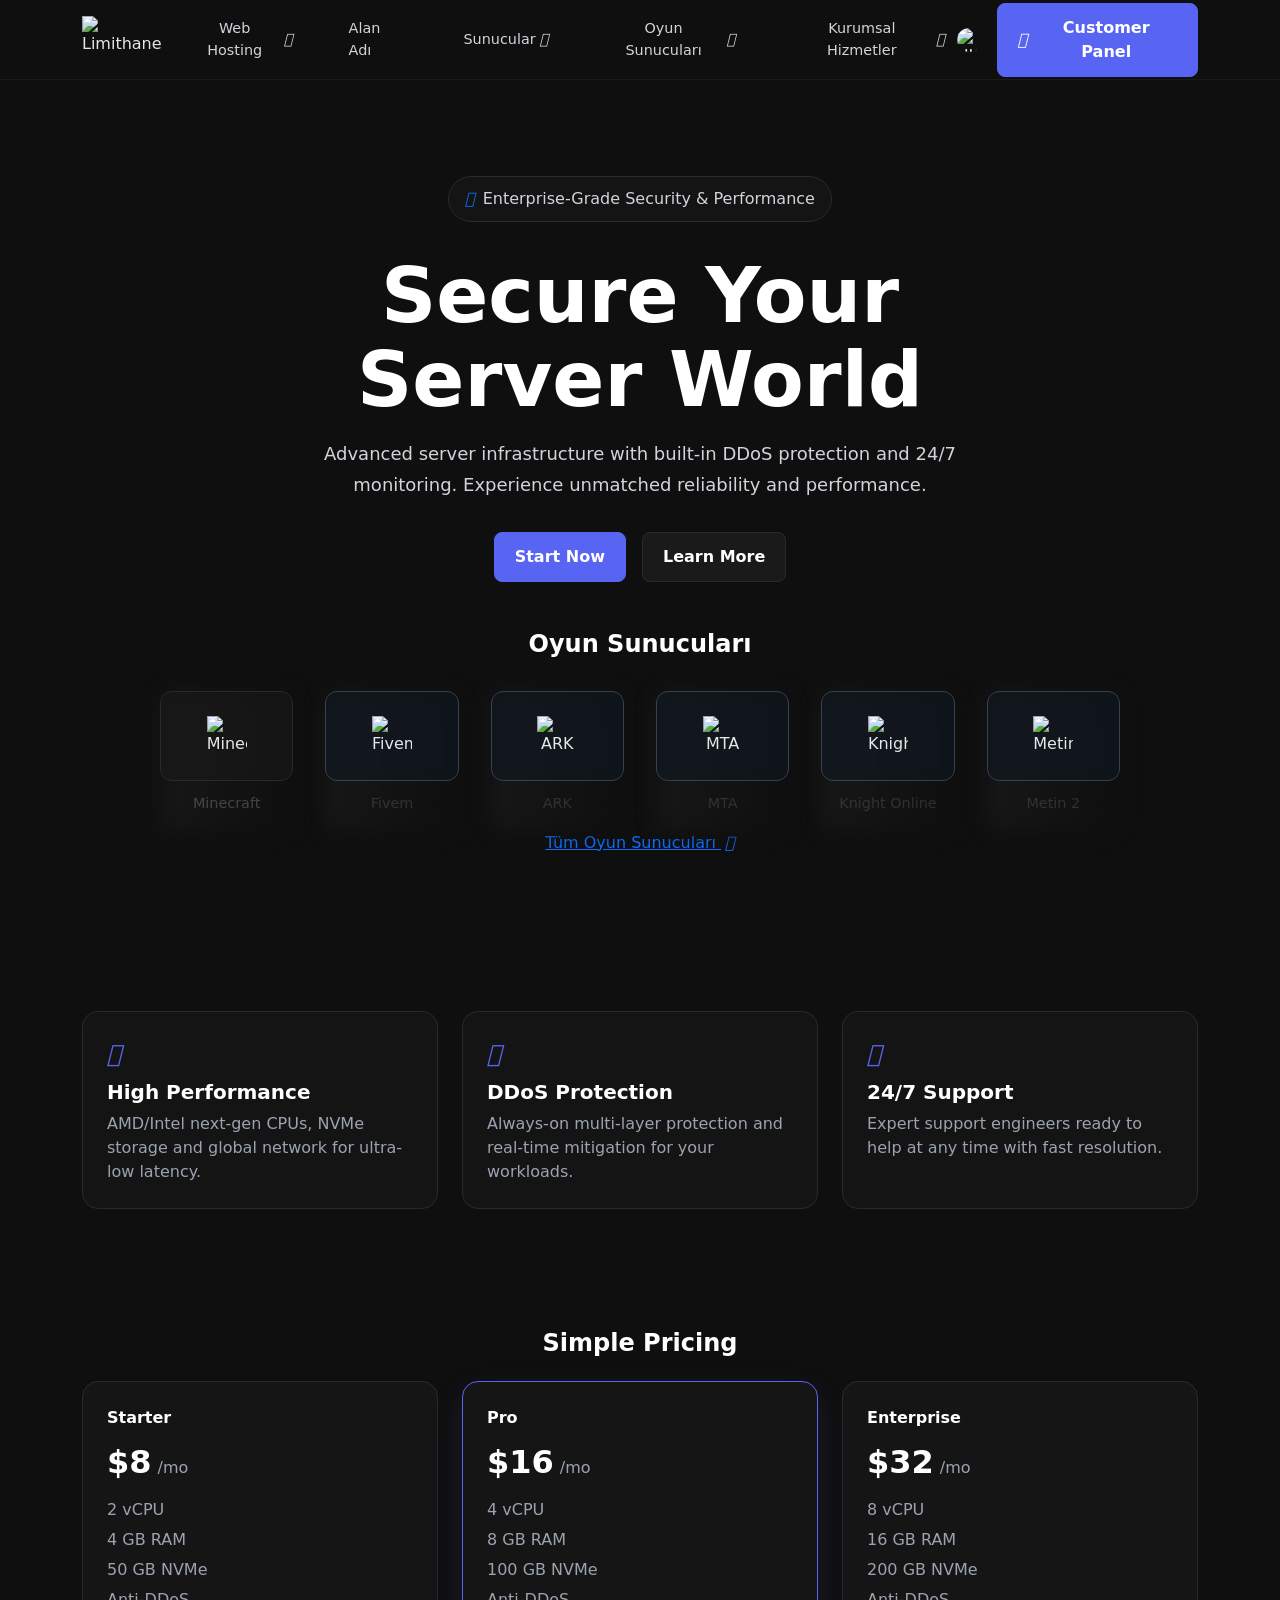
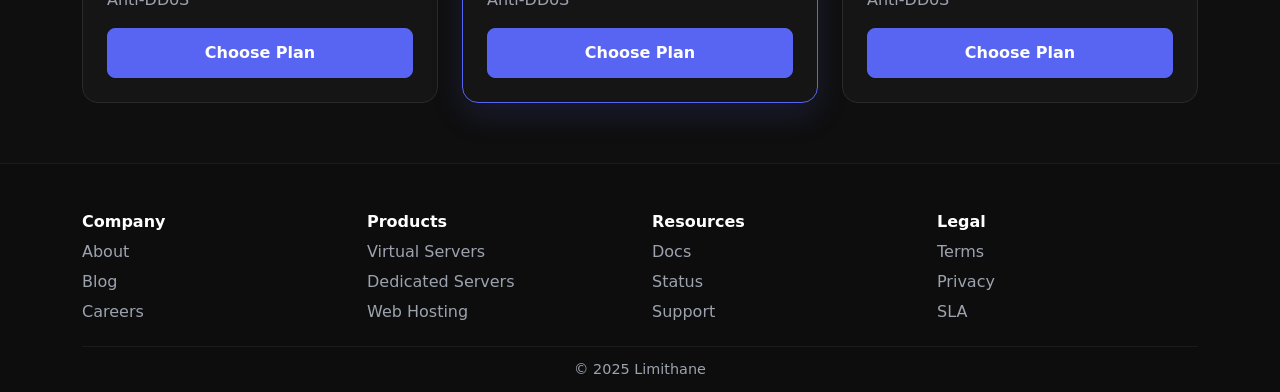
==== commit d45649ed: "Update site navigation, game tiles, and styling for Turkish market Co-authored-by: bayraktarrhostluy" ====
--- a/site/index.html
+++ b/site/index.html
@@ -18,36 +18,56 @@
         <img class="lh-logo" src="https://static.readdy.ai/image/ca238e47758b8a2acc9614f5e9f6f398/dc0d2dc45ef9fb2ccbdca81b19d0447b.png" alt="Limithane">
       </div>
       <div class="d-none d-md-flex align-items-center gap-3 lh-nav">
-        <a href="#" class="lh-nav-link">Home</a>
-        <a href="#" class="lh-nav-link">Products</a>
-        <div class="lh-group position-relative">
-          <button class="lh-nav-link lh-nav-btn d-inline-flex align-items-center">
-            <span>Servers</span>
-            <i class="ri-arrow-down-s-line lh-nav-icon ms-1"></i>
-          </button>
-          <div class="lh-dropdown">
-            <a href="#" class="lh-dd-item d-block">
-              <div class="d-flex align-items-center mb-1">
-                <i class="ri-server-line me-2 lh-dd-icon"></i>
-                <span class="lh-dd-title">Virtual Servers</span>
-              </div>
-              <p class="lh-dd-desc">High-performance virtual servers.</p>
-            </a>
-            <a href="#" class="lh-dd-item d-block">
-              <div class="d-flex align-items-center mb-1">
-                <i class="ri-database-2-line me-2 lh-dd-icon"></i>
-                <span class="lh-dd-title">Dedicated Servers</span>
-              </div>
-              <p class="lh-dd-desc">Powerful and affordable dedicated servers.</p>
-            </a>
-          </div>
-        </div>
-        <a href="#" class="lh-nav-link">Web Hosting</a>
-        <div class="lh-group position-relative">
-          <button class="lh-nav-link lh-nav-btn d-inline-flex align-items-center">
-            <span>Support</span>
-            <i class="ri-arrow-down-s-line lh-nav-icon ms-1"></i>
-          </button>
+        <div class="lh-group position-relative">
+          <button class="lh-nav-link lh-nav-btn d-inline-flex align-items-center">
+            <span>Web Hosting</span>
+            <i class="ri-arrow-down-s-line lh-nav-icon ms-1"></i>
+          </button>
+          <div class="lh-dropdown">
+            <a href="#" class="lh-dd-link">cPanel Hosting</a>
+            <a href="#" class="lh-dd-link">cPanel Reseller</a>
+            <a href="#" class="lh-dd-link">Kurumsal Hosting</a>
+          </div>
+        </div>
+        <a href="#" class="lh-nav-link">Alan Adı</a>
+        <div class="lh-group position-relative">
+          <button class="lh-nav-link lh-nav-btn d-inline-flex align-items-center">
+            <span>Sunucular</span>
+            <i class="ri-arrow-down-s-line lh-nav-icon ms-1"></i>
+          </button>
+          <div class="lh-dropdown">
+            <a href="#" class="lh-dd-link">Sanal Sunucu (VDS)</a>
+            <a href="#" class="lh-dd-link">Fiziksel Sunucu (Dedicated)</a>
+            <a href="#" class="lh-dd-link">Performans Sunucu</a>
+            <a href="#" class="lh-dd-link">Nested Sunucu</a>
+            <a href="#" class="lh-dd-link">Depolama Sunucu</a>
+          </div>
+        </div>
+        <div class="lh-group position-relative">
+          <button class="lh-nav-link lh-nav-btn d-inline-flex align-items-center">
+            <span>Oyun Sunucuları</span>
+            <i class="ri-arrow-down-s-line lh-nav-icon ms-1"></i>
+          </button>
+          <div class="lh-dropdown">
+            <a href="#" class="lh-dd-link">Minecraft</a>
+            <a href="#" class="lh-dd-link">Fivem</a>
+            <a href="#" class="lh-dd-link">Ark</a>
+            <a href="#" class="lh-dd-link">MTA</a>
+            <a href="#" class="lh-dd-link">Knight Online</a>
+            <a href="#" class="lh-dd-link">Metin 2</a>
+          </div>
+        </div>
+        <div class="lh-group position-relative">
+          <button class="lh-nav-link lh-nav-btn d-inline-flex align-items-center">
+            <span>Kurumsal Hizmetler</span>
+            <i class="ri-arrow-down-s-line lh-nav-icon ms-1"></i>
+          </button>
+          <div class="lh-dropdown">
+            <a href="#" class="lh-dd-link">Sunucu Barındırma</a>
+            <a href="#" class="lh-dd-link">Lisan Hizmetleri</a>
+            <a href="#" class="lh-dd-link">İPV4 Hizmetleri</a>
+            <a href="#" class="lh-dd-link">İpV6 Hizmetleri</a>
+          </div>
         </div>
       </div>
       <div class="d-flex align-items-center gap-3">
@@ -75,52 +95,52 @@
         </div>
       </div>
       <div class="text-center">
-        <h2 class="lh-section-title">Trusted by Gaming Communities</h2>
+        <h2 class="lh-section-title">Oyun Sunucuları</h2>
         <div class="lh-grid mx-auto">
           <div class="lh-tile">
             <div class="lh-tile-glow"></div>
             <div class="lh-tile-inner">
-              <i class="ri-minecraft-line lh-tile-icon text-primary"></i>
+              <img class="lh-tile-img" src="https://readdy.ai/api/search-image?query=Minecraft%20logo%20icon%20transparent&width=64&height=64&seq=mc01&orientation=squarish" alt="Minecraft">
             </div>
             <p class="lh-tile-label">Minecraft</p>
           </div>
           <div class="lh-tile">
             <div class="lh-tile-glow"></div>
             <div class="lh-tile-inner alt">
-              <i class="ri-sword-line lh-tile-icon text-primary"></i>
-            </div>
-            <p class="lh-tile-label alt">Terraria</p>
-          </div>
-          <div class="lh-tile">
-            <div class="lh-tile-glow"></div>
-            <div class="lh-tile-inner alt">
-              <i class="ri-footprint-line lh-tile-icon text-primary"></i>
+              <img class="lh-tile-img" src="https://readdy.ai/api/search-image?query=Fivem%20logo%20icon%20transparent&width=64&height=64&seq=fv01&orientation=squarish" alt="Fivem">
+            </div>
+            <p class="lh-tile-label alt">Fivem</p>
+          </div>
+          <div class="lh-tile">
+            <div class="lh-tile-glow"></div>
+            <div class="lh-tile-inner alt">
+              <img class="lh-tile-img" src="https://readdy.ai/api/search-image?query=ARK%20Survival%20Evolved%20logo%20icon%20transparent&width=64&height=64&seq=ark01&orientation=squarish" alt="ARK">
             </div>
             <p class="lh-tile-label alt">ARK</p>
           </div>
           <div class="lh-tile">
             <div class="lh-tile-glow"></div>
             <div class="lh-tile-inner alt">
-              <i class="ri-crosshair-line lh-tile-icon text-primary"></i>
-            </div>
-            <p class="lh-tile-label alt">CS:GO</p>
-          </div>
-          <div class="lh-tile">
-            <div class="lh-tile-glow"></div>
-            <div class="lh-tile-inner alt">
-              <i class="ri-discord-line lh-tile-icon text-primary"></i>
-            </div>
-            <p class="lh-tile-label alt">Discord</p>
-          </div>
-          <div class="lh-tile">
-            <div class="lh-tile-glow"></div>
-            <div class="lh-tile-inner alt">
-              <i class="ri-team-line lh-tile-icon text-primary"></i>
-            </div>
-            <p class="lh-tile-label alt">TeamSpeak</p>
-          </div>
-        </div>
-        <a href="#" class="lh-link">Explore All Partners <i class="ri-arrow-right-line ms-1"></i></a>
+              <img class="lh-tile-img" src="https://readdy.ai/api/search-image?query=MTA%20Multi%20Theft%20Auto%20logo%20icon%20transparent&width=64&height=64&seq=mta01&orientation=squarish" alt="MTA">
+            </div>
+            <p class="lh-tile-label alt">MTA</p>
+          </div>
+          <div class="lh-tile">
+            <div class="lh-tile-glow"></div>
+            <div class="lh-tile-inner alt">
+              <img class="lh-tile-img" src="https://readdy.ai/api/search-image?query=Knight%20Online%20logo%20icon%20transparent&width=64&height=64&seq=ko01&orientation=squarish" alt="Knight Online">
+            </div>
+            <p class="lh-tile-label alt">Knight Online</p>
+          </div>
+          <div class="lh-tile">
+            <div class="lh-tile-glow"></div>
+            <div class="lh-tile-inner alt">
+              <img class="lh-tile-img" src="https://readdy.ai/api/search-image?query=Metin%202%20logo%20icon%20transparent&width=64&height=64&seq=mt201&orientation=squarish" alt="Metin 2">
+            </div>
+            <p class="lh-tile-label alt">Metin 2</p>
+          </div>
+        </div>
+        <a href="#" class="lh-link">Tüm Oyun Sunucuları <i class="ri-arrow-right-line ms-1"></i></a>
       </div>
     </div>
   </main>
--- a/site/assets/style.css
+++ b/site/assets/style.css
@@ -36,6 +36,8 @@
 .lh-dd-icon { color: var(--primary); font-size: 1.25rem; }
 .lh-dd-title { font-weight: 500; }
 .lh-dd-desc { color: #9CA3AF; font-size: 0.875rem; margin: 0 0 0 28px; }
+.lh-dd-link{display:block;color:#E5E7EB;text-decoration:none;padding:8px 10px;border-radius:8px;border:1px solid transparent}
+.lh-dd-link:hover{background:rgba(255,255,255,.03);border-color:#2A2A2A}
 .lh-flag { width: 24px; height: 24px; border-radius: 9999px; object-fit: cover; }
 
 .lh-btn { border-radius: var(--radius); font-weight: 600; font-size: 1rem; padding: 0.75rem 1.25rem; transition: transform .2s ease, box-shadow .2s ease, background-color .2s ease, border-color .2s ease; }
@@ -60,6 +62,7 @@
 .lh-tile-icon { font-size: 1.75rem; color: var(--primary); }
 .lh-tile-label { margin-top: 0.75rem; font-size: 0.9rem; color: #D1D5DB; }
 .lh-tile-label.alt { color: rgba(156,163,175,0.8); }
+.lh-tile-img{width:40px;height:40px;object-fit:contain;filter:saturate(1.1)}
 
 .lh-section { padding: 60px 0; }
 .lh-card { background: rgba(26,26,26,0.5); border: 1px solid var(--border); border-radius: 16px; padding: 24px; transition: transform .2s ease, border-color .2s ease, box-shadow .2s ease; }
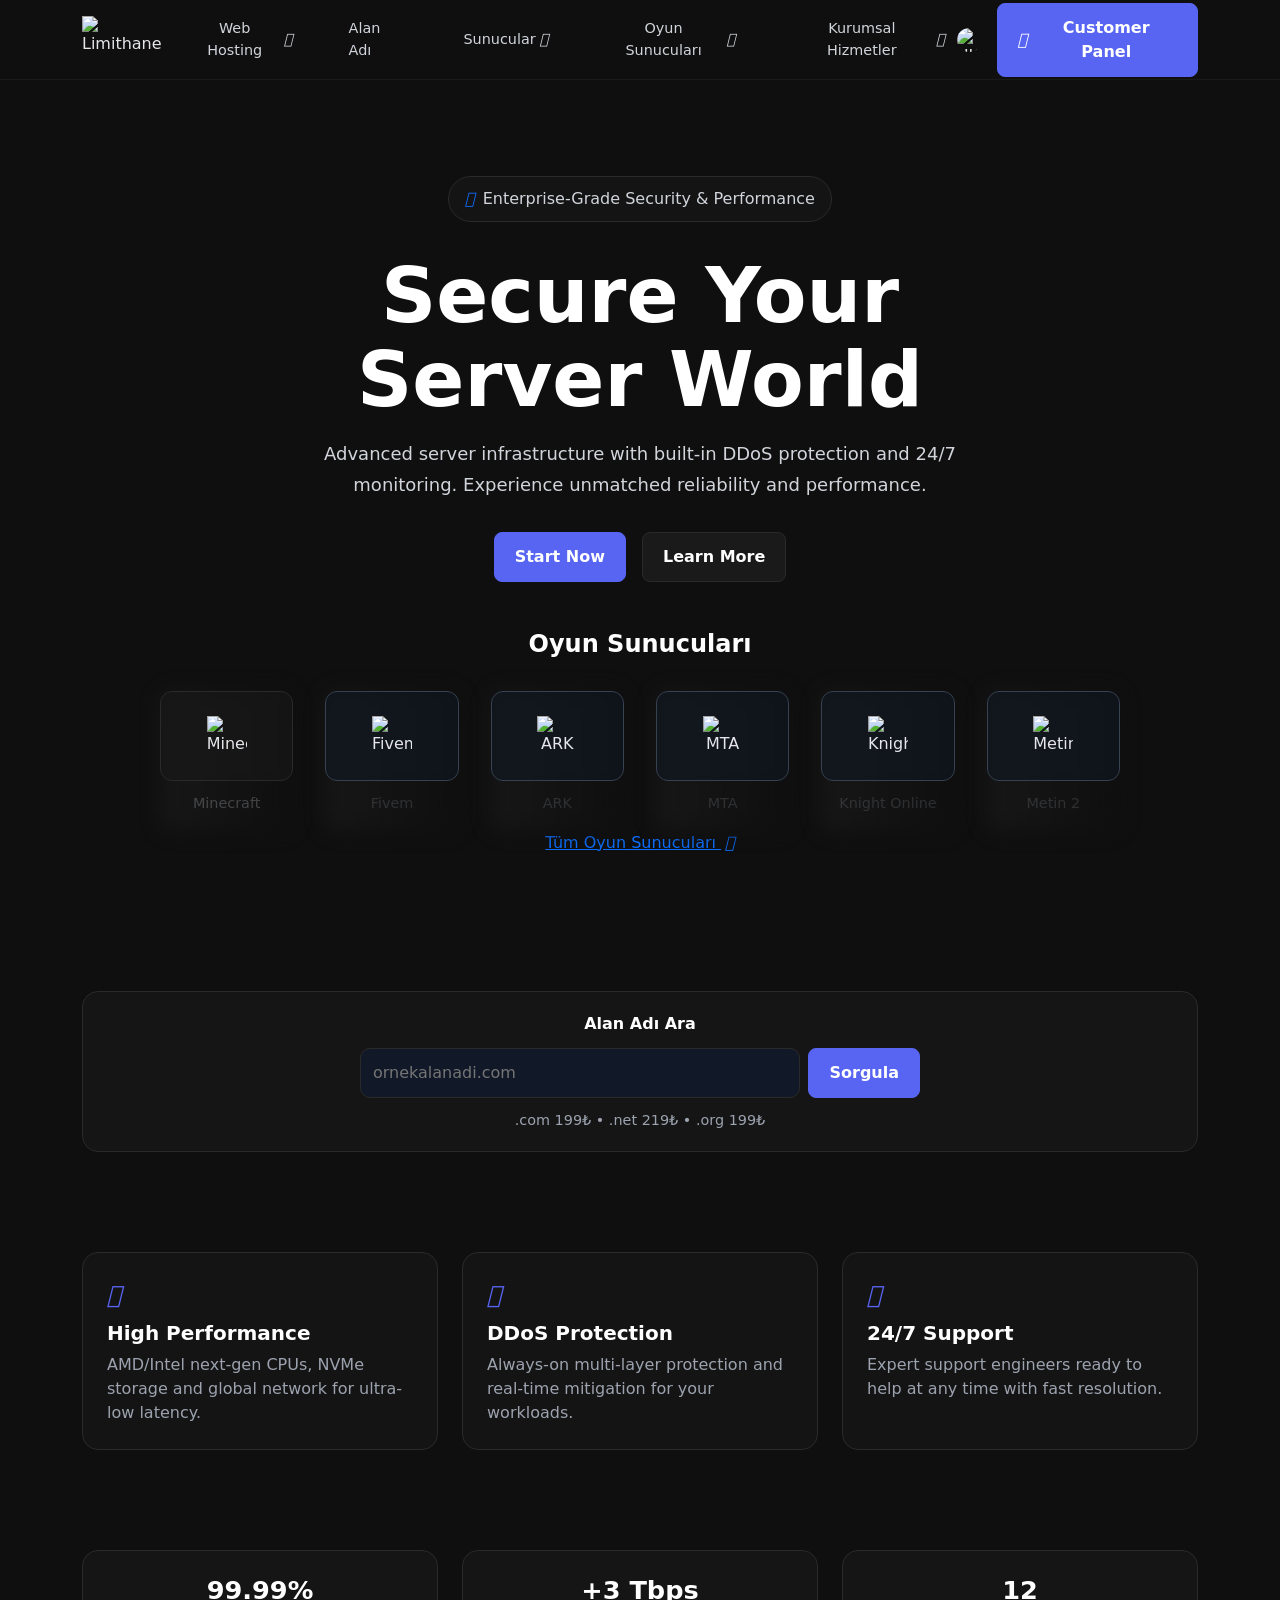
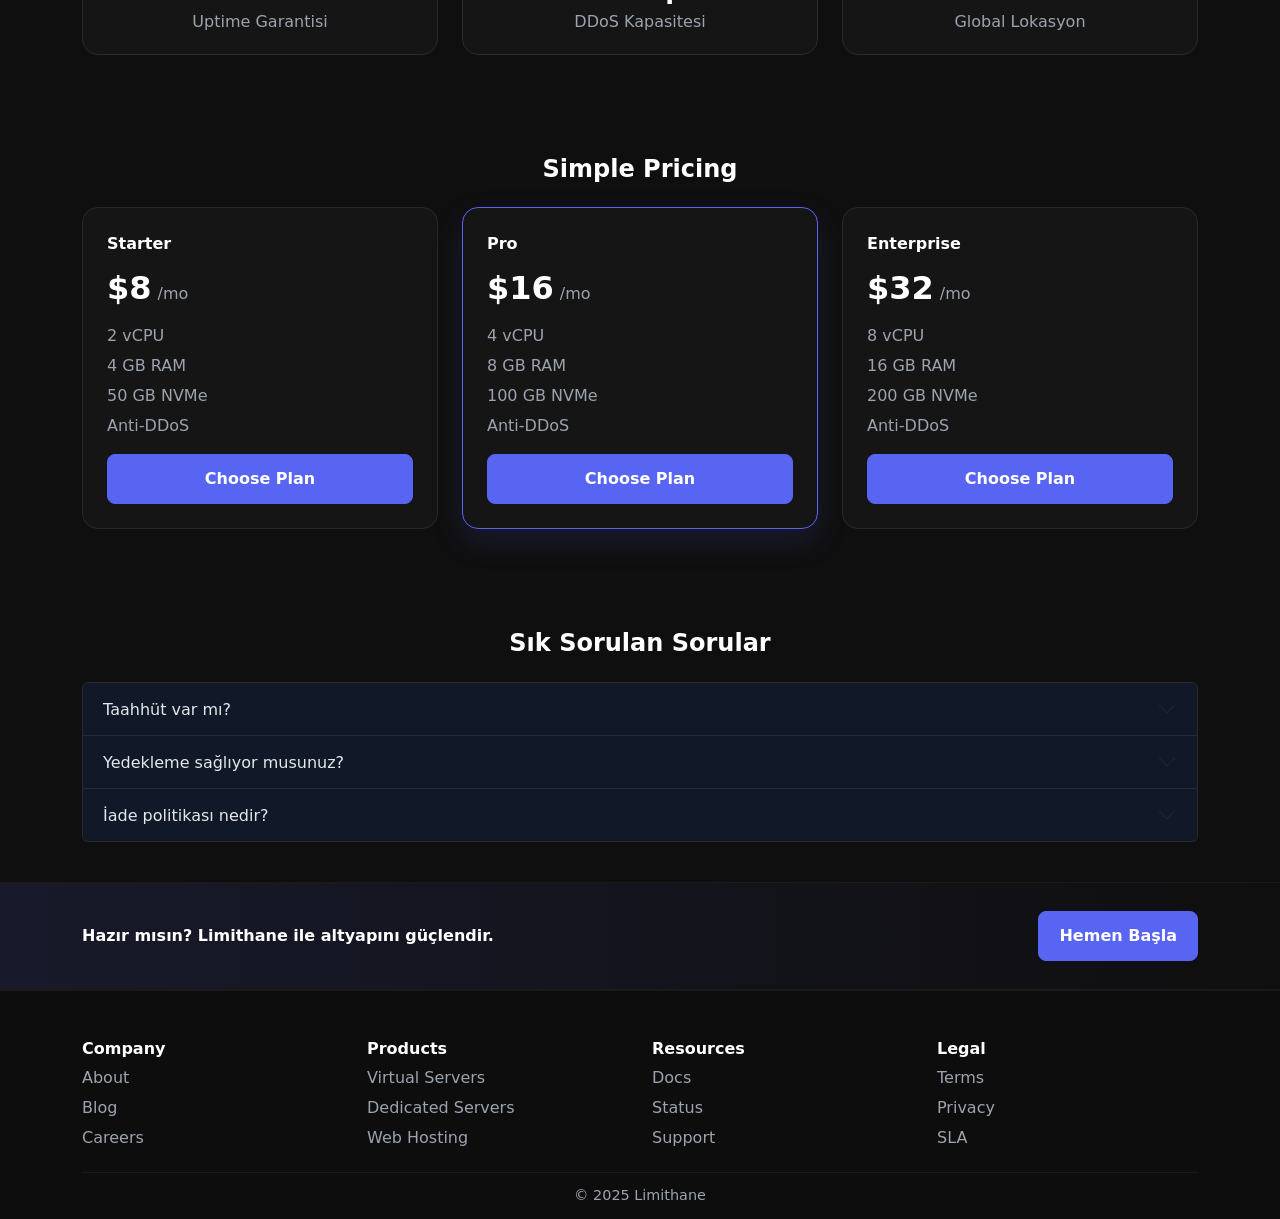
==== commit 371de73e: "Enhance navigation mega menu and add domain, stats, FAQ, and CTA sections Co-authored-by: bayraktarr" ====
--- a/site/index.html
+++ b/site/index.html
@@ -23,10 +23,30 @@
             <span>Web Hosting</span>
             <i class="ri-arrow-down-s-line lh-nav-icon ms-1"></i>
           </button>
-          <div class="lh-dropdown">
-            <a href="#" class="lh-dd-link">cPanel Hosting</a>
-            <a href="#" class="lh-dd-link">cPanel Reseller</a>
-            <a href="#" class="lh-dd-link">Kurumsal Hosting</a>
+          <div class="lh-dropdown lh-mega">
+            <div class="lh-mega-grid">
+              <a href="#" class="lh-mega-item">
+                <img class="lh-mega-icon" src="https://readdy.ai/api/search-image?query=cPanel%20logo%20icon%20transparent&width=36&height=36&seq=cp01&orientation=squarish" alt="cPanel Hosting">
+                <div>
+                  <div class="lh-mega-title">cPanel Hosting</div>
+                  <div class="lh-mega-desc">Kolay yönetim ve yüksek performans.</div>
+                </div>
+              </a>
+              <a href="#" class="lh-mega-item">
+                <img class="lh-mega-icon" src="https://readdy.ai/api/search-image?query=reseller%20hosting%20icon%20flat%20transparent&width=36&height=36&seq=rs01&orientation=squarish" alt="cPanel Reseller">
+                <div>
+                  <div class="lh-mega-title">cPanel Reseller</div>
+                  <div class="lh-mega-desc">Müşterilerin için esnek bayilik.</div>
+                </div>
+              </a>
+              <a href="#" class="lh-mega-item">
+                <img class="lh-mega-icon" src="https://readdy.ai/api/search-image?query=enterprise%20hosting%20icon%20transparent&width=36&height=36&seq=eh01&orientation=squarish" alt="Kurumsal Hosting">
+                <div>
+                  <div class="lh-mega-title">Kurumsal Hosting</div>
+                  <div class="lh-mega-desc">Kurumsal SLA ve üst seviye güvenlik.</div>
+                </div>
+              </a>
+            </div>
           </div>
         </div>
         <a href="#" class="lh-nav-link">Alan Adı</a>
@@ -35,12 +55,44 @@
             <span>Sunucular</span>
             <i class="ri-arrow-down-s-line lh-nav-icon ms-1"></i>
           </button>
-          <div class="lh-dropdown">
-            <a href="#" class="lh-dd-link">Sanal Sunucu (VDS)</a>
-            <a href="#" class="lh-dd-link">Fiziksel Sunucu (Dedicated)</a>
-            <a href="#" class="lh-dd-link">Performans Sunucu</a>
-            <a href="#" class="lh-dd-link">Nested Sunucu</a>
-            <a href="#" class="lh-dd-link">Depolama Sunucu</a>
+          <div class="lh-dropdown lh-mega">
+            <div class="lh-mega-grid">
+              <a href="#" class="lh-mega-item">
+                <img class="lh-mega-icon" src="https://readdy.ai/api/search-image?query=virtual%20server%20icon%20transparent&width=36&height=36&seq=vds01&orientation=squarish" alt="Sanal Sunucu (VDS)">
+                <div>
+                  <div class="lh-mega-title">Sanal Sunucu (VDS)</div>
+                  <div class="lh-mega-desc">Ölçeklenebilir sanal kaynaklar.</div>
+                </div>
+              </a>
+              <a href="#" class="lh-mega-item">
+                <img class="lh-mega-icon" src="https://readdy.ai/api/search-image?query=dedicated%20server%20rack%20icon%20transparent&width=36&height=36&seq=ded01&orientation=squarish" alt="Fiziksel Sunucu (Dedicated)">
+                <div>
+                  <div class="lh-mega-title">Fiziksel Sunucu (Dedicated)</div>
+                  <div class="lh-mega-desc">Tam donanım kontrolü ve izolasyon.</div>
+                </div>
+              </a>
+              <a href="#" class="lh-mega-item">
+                <img class="lh-mega-icon" src="https://readdy.ai/api/search-image?query=performance%20server%20speed%20icon%20transparent&width=36&height=36&seq=perf01&orientation=squarish" alt="Performans Sunucu">
+                <div>
+                  <div class="lh-mega-title">Performans Sunucu</div>
+                  <div class="lh-mega-desc">Yüksek frekans, yüksek IOPS.</div>
+                </div>
+              </a>
+              <a href="#" class="lh-mega-item">
+                <img class="lh-mega-icon" src="https://readdy.ai/api/search-image?query=virtualization%20nested%20vm%20icon%20transparent&width=36&height=36&seq=nest01&orientation=squarish" alt="Nested Sunucu">
+                <div>
+                  <div class="lh-mega-title">Nested Sunucu</div>
+                  <div class="lh-mega-desc">İç içe sanallaştırma desteği.</div>
+                </div>
+              </a>
+              <a href="#" class="lh-mega-item">
+                <img class="lh-mega-icon" src="https://readdy.ai/api/search-image?query=storage%20server%20icon%20transparent&width=36&height=36&seq=stor01&orientation=squarish" alt="Depolama Sunucu">
+                <div>
+                  <div class="lh-mega-title">Depolama Sunucu</div>
+                  <div class="lh-mega-desc">Yüksek kapasiteli NVMe/SATA depolama.</div>
+                </div>
+              </a>
+            </div>
           </div>
         </div>
         <div class="lh-group position-relative">
@@ -48,13 +100,51 @@
             <span>Oyun Sunucuları</span>
             <i class="ri-arrow-down-s-line lh-nav-icon ms-1"></i>
           </button>
-          <div class="lh-dropdown">
-            <a href="#" class="lh-dd-link">Minecraft</a>
-            <a href="#" class="lh-dd-link">Fivem</a>
-            <a href="#" class="lh-dd-link">Ark</a>
-            <a href="#" class="lh-dd-link">MTA</a>
-            <a href="#" class="lh-dd-link">Knight Online</a>
-            <a href="#" class="lh-dd-link">Metin 2</a>
+          <div class="lh-dropdown lh-mega">
+            <div class="lh-mega-grid">
+              <a href="#" class="lh-mega-item">
+                <img class="lh-mega-icon" src="https://readdy.ai/api/search-image?query=Minecraft%20logo%20icon%20transparent&width=36&height=36&seq=mcmm&orientation=squarish" alt="Minecraft">
+                <div>
+                  <div class="lh-mega-title">Minecraft</div>
+                  <div class="lh-mega-desc">Java/Bedrock için optimize altyapı.</div>
+                </div>
+              </a>
+              <a href="#" class="lh-mega-item">
+                <img class="lh-mega-icon" src="https://readdy.ai/api/search-image?query=Fivem%20logo%20icon%20transparent&width=36&height=36&seq=fvmm&orientation=squarish" alt="Fivem">
+                <div>
+                  <div class="lh-mega-title">Fivem</div>
+                  <div class="lh-mega-desc">Güçlü CPU ile düşük gecikme.</div>
+                </div>
+              </a>
+              <a href="#" class="lh-mega-item">
+                <img class="lh-mega-icon" src="https://readdy.ai/api/search-image?query=ARK%20Survival%20Evolved%20logo%20icon%20transparent&width=36&height=36&seq=arkmm&orientation=squarish" alt="ARK">
+                <div>
+                  <div class="lh-mega-title">ARK</div>
+                  <div class="lh-mega-desc">Büyük mod paketleri için hazır.</div>
+                </div>
+              </a>
+              <a href="#" class="lh-mega-item">
+                <img class="lh-mega-icon" src="https://readdy.ai/api/search-image?query=MTA%20Multi%20Theft%20Auto%20logo%20icon%20transparent&width=36&height=36&seq=mtamm&orientation=squarish" alt="MTA">
+                <div>
+                  <div class="lh-mega-title">MTA</div>
+                  <div class="lh-mega-desc">Hızlı kurulum ve yedekleme.</div>
+                </div>
+              </a>
+              <a href="#" class="lh-mega-item">
+                <img class="lh-mega-icon" src="https://readdy.ai/api/search-image?query=Knight%20Online%20logo%20icon%20transparent&width=36&height=36&seq=komm&orientation=squarish" alt="Knight Online">
+                <div>
+                  <div class="lh-mega-title">Knight Online</div>
+                  <div class="lh-mega-desc">Yüksek oyuncu yoğunluğu için ideal.</div>
+                </div>
+              </a>
+              <a href="#" class="lh-mega-item">
+                <img class="lh-mega-icon" src="https://readdy.ai/api/search-image?query=Metin%202%20logo%20icon%20transparent&width=36&height=36&seq=mt2mm&orientation=squarish" alt="Metin 2">
+                <div>
+                  <div class="lh-mega-title">Metin 2</div>
+                  <div class="lh-mega-desc">Güvenli ve kararlı altyapı.</div>
+                </div>
+              </a>
+            </div>
           </div>
         </div>
         <div class="lh-group position-relative">
@@ -62,11 +152,37 @@
             <span>Kurumsal Hizmetler</span>
             <i class="ri-arrow-down-s-line lh-nav-icon ms-1"></i>
           </button>
-          <div class="lh-dropdown">
-            <a href="#" class="lh-dd-link">Sunucu Barındırma</a>
-            <a href="#" class="lh-dd-link">Lisan Hizmetleri</a>
-            <a href="#" class="lh-dd-link">İPV4 Hizmetleri</a>
-            <a href="#" class="lh-dd-link">İpV6 Hizmetleri</a>
+          <div class="lh-dropdown lh-mega">
+            <div class="lh-mega-grid">
+              <a href="#" class="lh-mega-item">
+                <img class="lh-mega-icon" src="https://readdy.ai/api/search-image?query=colocation%20datacenter%20icon%20transparent&width=36&height=36&seq=colo01&orientation=squarish" alt="Sunucu Barındırma">
+                <div>
+                  <div class="lh-mega-title">Sunucu Barındırma</div>
+                  <div class="lh-mega-desc">Tier-III+ veri merkezi altyapısı.</div>
+                </div>
+              </a>
+              <a href="#" class="lh-mega-item">
+                <img class="lh-mega-icon" src="https://readdy.ai/api/search-image?query=software%20license%20certificate%20icon%20transparent&width=36&height=36&seq=lic01&orientation=squarish" alt="Lisan Hizmetleri">
+                <div>
+                  <div class="lh-mega-title">Lisan Hizmetleri</div>
+                  <div class="lh-mega-desc">Windows/Linux lisanslama seçenekleri.</div>
+                </div>
+              </a>
+              <a href="#" class="lh-mega-item">
+                <img class="lh-mega-icon" src="https://readdy.ai/api/search-image?query=IPv4%20network%20icon%20transparent&width=36&height=36&seq=ipv401&orientation=squarish" alt="İPV4 Hizmetleri">
+                <div>
+                  <div class="lh-mega-title">İPV4 Hizmetleri</div>
+                  <div class="lh-mega-desc">Kirala, yönlendir, yönet.</div>
+                </div>
+              </a>
+              <a href="#" class="lh-mega-item">
+                <img class="lh-mega-icon" src="https://readdy.ai/api/search-image?query=IPv6%20network%20icon%20transparent&width=36&height=36&seq=ipv601&orientation=squarish" alt="İpV6 Hizmetleri">
+                <div>
+                  <div class="lh-mega-title">İpV6 Hizmetleri</div>
+                  <div class="lh-mega-desc">Geleceğe hazır ağ adresleme.</div>
+                </div>
+              </a>
+            </div>
           </div>
         </div>
       </div>
@@ -145,6 +261,19 @@
     </div>
   </main>
 
+  <section class="lh-domain">
+    <div class="container">
+      <div class="lh-domain-box">
+        <div class="lh-domain-text">Alan Adı Ara</div>
+        <div class="lh-domain-form">
+          <input class="lh-domain-input" type="text" placeholder="ornekalanadi.com">
+          <button class="lh-btn lh-btn-primary">Sorgula</button>
+        </div>
+        <div class="lh-domain-hints">.com 199₺ • .net 219₺ • .org 199₺</div>
+      </div>
+    </div>
+  </section>
+
   <section class="lh-section">
     <div class="container">
       <div class="row g-4">
@@ -167,6 +296,31 @@
             <div class="lh-card-icon"><i class="ri-customer-service-2-line"></i></div>
             <h3 class="lh-card-title">24/7 Support</h3>
             <p class="lh-card-desc">Expert support engineers ready to help at any time with fast resolution.</p>
+          </div>
+        </div>
+      </div>
+    </div>
+  </section>
+
+  <section class="lh-stats">
+    <div class="container">
+      <div class="row g-4">
+        <div class="col-md-4">
+          <div class="lh-stat">
+            <div class="lh-stat-value">99.99%</div>
+            <div class="lh-stat-label">Uptime Garantisi</div>
+          </div>
+        </div>
+        <div class="col-md-4">
+          <div class="lh-stat">
+            <div class="lh-stat-value">+3 Tbps</div>
+            <div class="lh-stat-label">DDoS Kapasitesi</div>
+          </div>
+        </div>
+        <div class="col-md-4">
+          <div class="lh-stat">
+            <div class="lh-stat-value">12</div>
+            <div class="lh-stat-label">Global Lokasyon</div>
           </div>
         </div>
       </div>
@@ -220,6 +374,33 @@
     </div>
   </section>
 
+  <section class="lh-faq">
+    <div class="container">
+      <h2 class="lh-section-title text-center mb-4">Sık Sorulan Sorular</h2>
+      <div class="accordion" id="faq">
+        <div class="accordion-item">
+          <h2 class="accordion-header" id="q1h"><button class="accordion-button collapsed" type="button" data-bs-toggle="collapse" data-bs-target="#q1">Taahhüt var mı?</button></h2>
+          <div id="q1" class="accordion-collapse collapse" data-bs-parent="#faq"><div class="accordion-body">Hayır. Aylık yenileme ile esnek sözleşme.</div></div>
+        </div>
+        <div class="accordion-item">
+          <h2 class="accordion-header" id="q2h"><button class="accordion-button collapsed" type="button" data-bs-toggle="collapse" data-bs-target="#q2">Yedekleme sağlıyor musunuz?</button></h2>
+          <div id="q2" class="accordion-collapse collapse" data-bs-parent="#faq"><div class="accordion-body">Planlara göre günlük/haftalık yedekleme.</div></div>
+        </div>
+        <div class="accordion-item">
+          <h2 class="accordion-header" id="q3h"><button class="accordion-button collapsed" type="button" data-bs-toggle="collapse" data-bs-target="#q3">İade politikası nedir?</button></h2>
+          <div id="q3" class="accordion-collapse collapse" data-bs-parent="#faq"><div class="accordion-body">İlk 7 gün koşulsuz iade.</div></div>
+        </div>
+      </div>
+    </div>
+  </section>
+
+  <section class="lh-cta-bar">
+    <div class="container d-flex flex-column flex-md-row align-items-center justify-content-between">
+      <div class="lh-cta-text">Hazır mısın? Limithane ile altyapını güçlendir.</div>
+      <button class="lh-btn lh-btn-primary mt-3 mt-md-0">Hemen Başla</button>
+    </div>
+  </section>
+
   <footer class="lh-footer">
     <div class="container">
       <div class="row g-4">
--- a/site/assets/style.css
+++ b/site/assets/style.css
@@ -88,4 +88,35 @@
 .lh-footer-link:hover { color: var(--text); }
 .lh-footer-bottom { border-top: 1px solid #1A1A1A; margin-top: 16px; padding-top: 12px; font-size: 0.9rem; color: var(--text-dim); text-align: center; }
 
-.py-lg-6 { padding-top: 6rem !important; padding-bottom: 6rem !important; }+.py-lg-6 { padding-top: 6rem !important; padding-bottom: 6rem !important; }
+
+.lh-mega{width:560px;padding:16px;border-radius:12px}
+.lh-mega-grid{display:grid;grid-template-columns:repeat(3,1fr);gap:12px}
+.lh-mega-item{display:flex;gap:10px;padding:10px;border-radius:10px;color:#E5E7EB;text-decoration:none;border:1px solid rgba(255,255,255,0.04);background:rgba(17,24,39,0.6)}
+.lh-mega-item:hover{border-color:#2A2A2A;background:rgba(26,26,26,0.7)}
+.lh-mega-icon{width:36px;height:36px;object-fit:contain}
+.lh-mega-title{font-weight:700;color:#fff}
+.lh-mega-desc{font-size:.85rem;color:#9CA3AF}
+
+.lh-domain{padding:40px 0}
+.lh-domain-box{background:rgba(26,26,26,0.6);border:1px solid #2A2A2A;border-radius:16px;padding:20px;display:flex;flex-direction:column;align-items:center;gap:12px}
+.lh-domain-text{font-weight:700;color:#fff}
+.lh-domain-form{display:flex;gap:8px;width:100%;max-width:560px}
+.lh-domain-input{flex:1;border-radius:10px;border:1px solid #2A2A2A;background:#111827;color:#E5E7EB;padding:10px 12px;outline:none}
+.lh-domain-input:focus{border-color:#5865F2}
+.lh-domain-hints{color:#9CA3AF;font-size:.9rem}
+
+.lh-stats{padding:40px 0}
+.lh-stat{background:rgba(26,26,26,0.6);border:1px solid #2A2A2A;border-radius:16px;padding:20px;text-align:center}
+.lh-stat-value{font-size:1.6rem;font-weight:800;color:#fff}
+.lh-stat-label{color:#9CA3AF}
+
+.lh-faq{padding:40px 0}
+.accordion-item{background:rgba(26,26,26,0.5);border:1px solid #2A2A2A;color:#E5E7EB}
+.accordion-button{background:#111827;color:#E5E7EB}
+.accordion-button:focus{box-shadow:none;border-color:#5865F2}
+.accordion-button:not(.collapsed){background:#1F2937;color:#fff}
+.accordion-body{background:#0F1623}
+
+.lh-cta-bar{padding:28px 0;background:linear-gradient(90deg, rgba(88,101,242,0.12), rgba(88,101,242,0));border-top:1px solid #1A1A1A;border-bottom:1px solid #1A1A1A}
+.lh-cta-text{font-weight:700;color:#fff}
